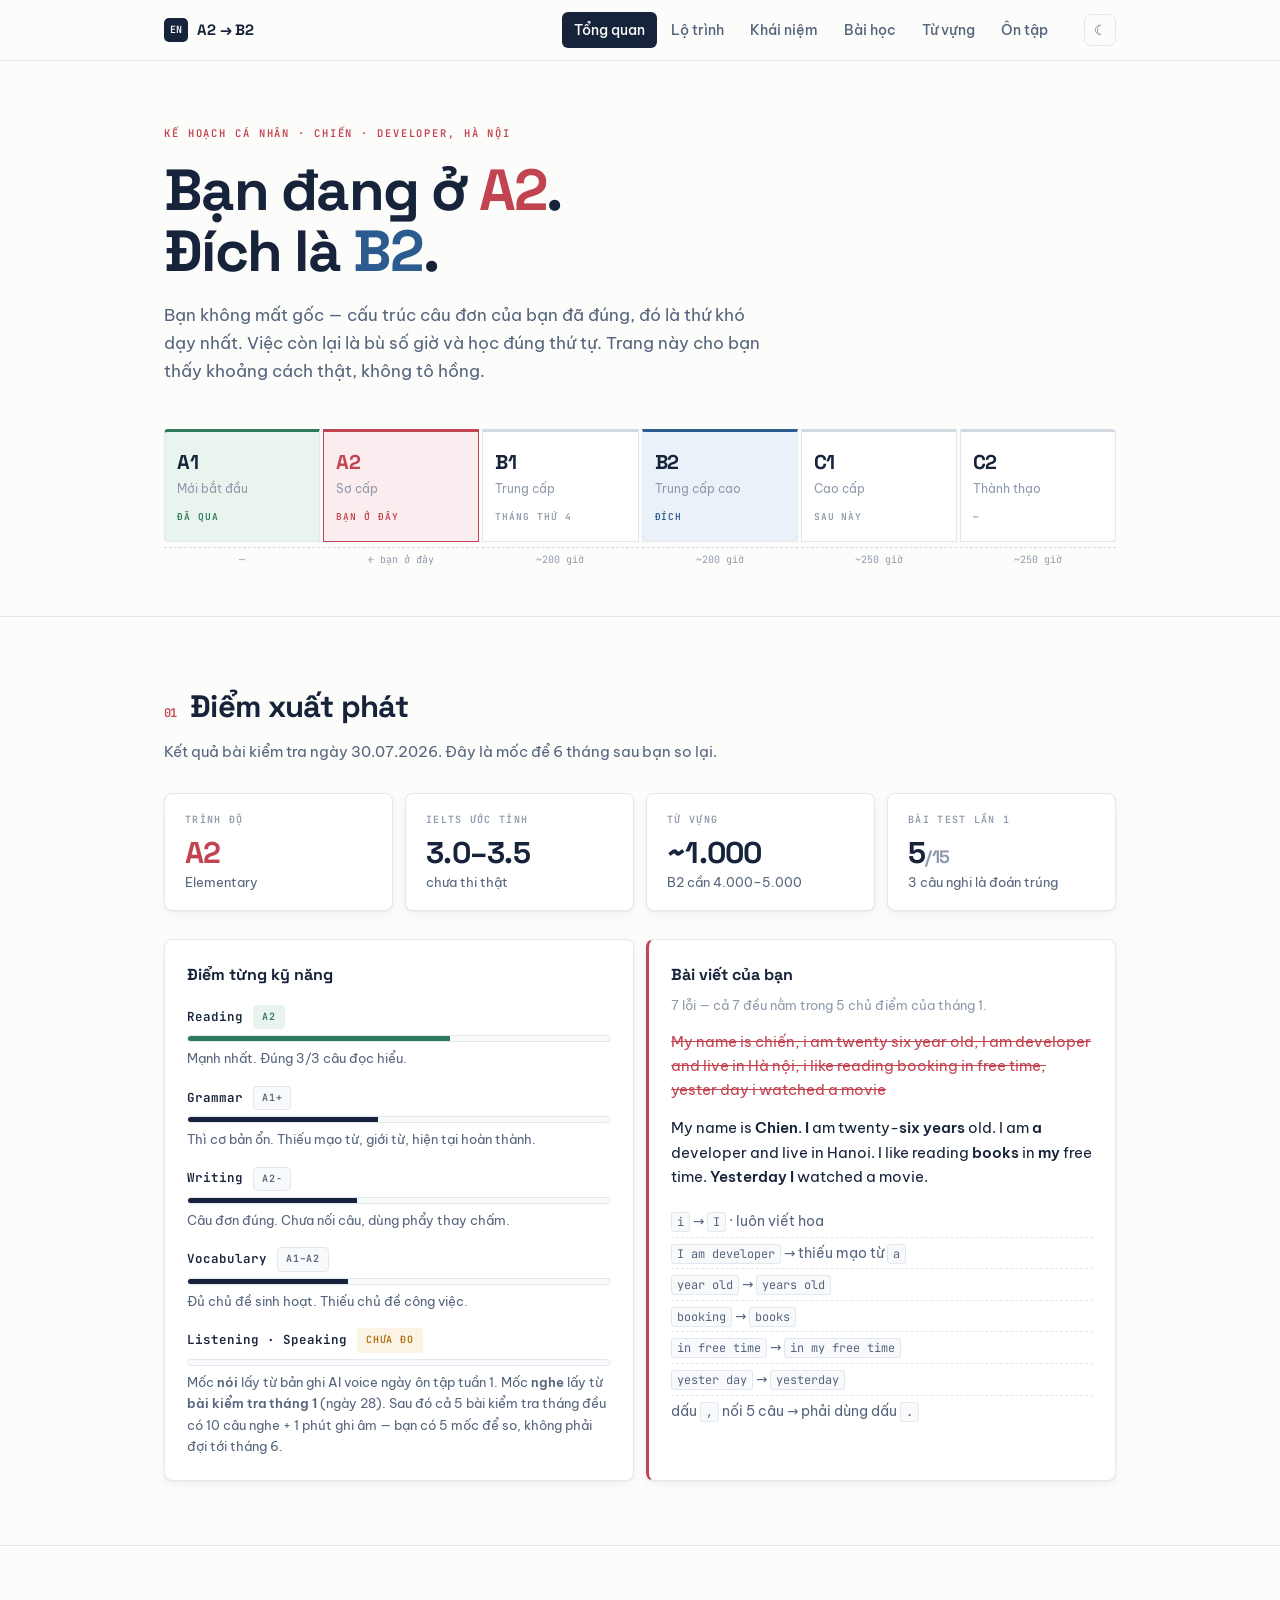
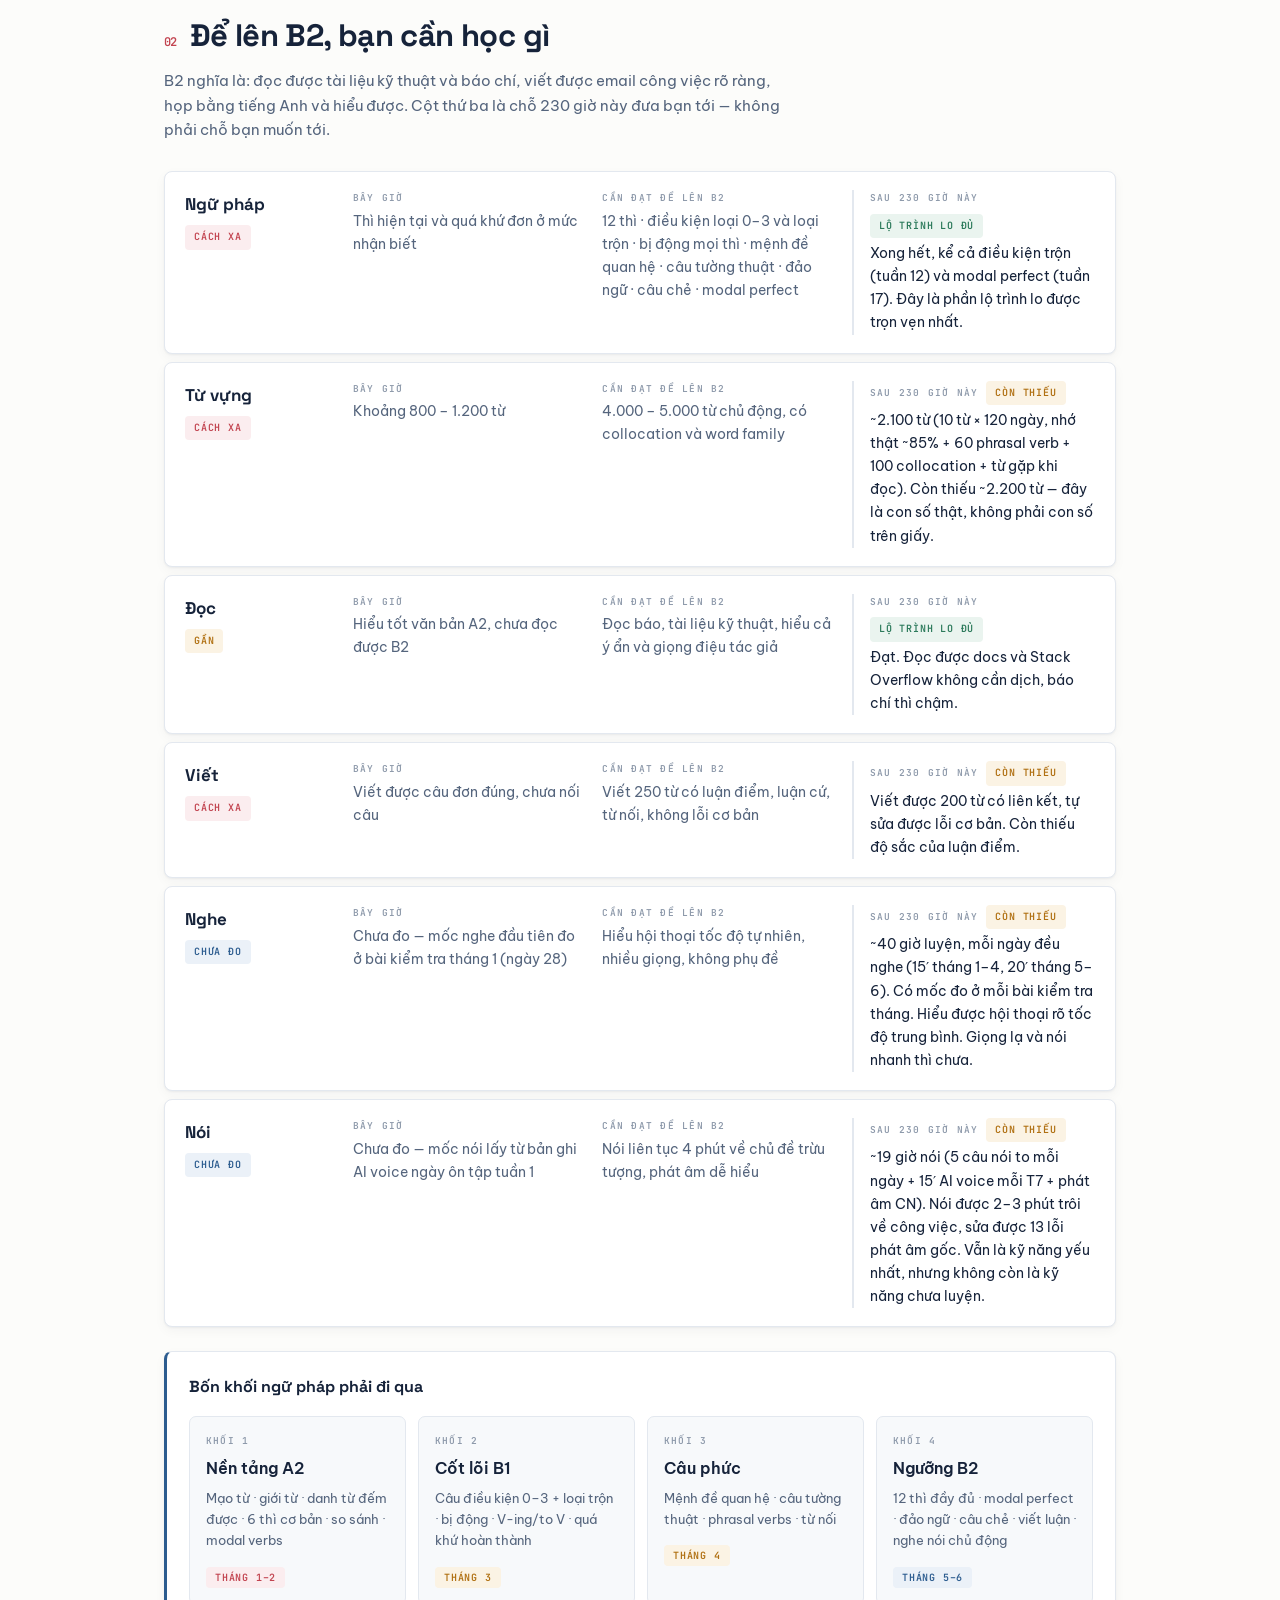
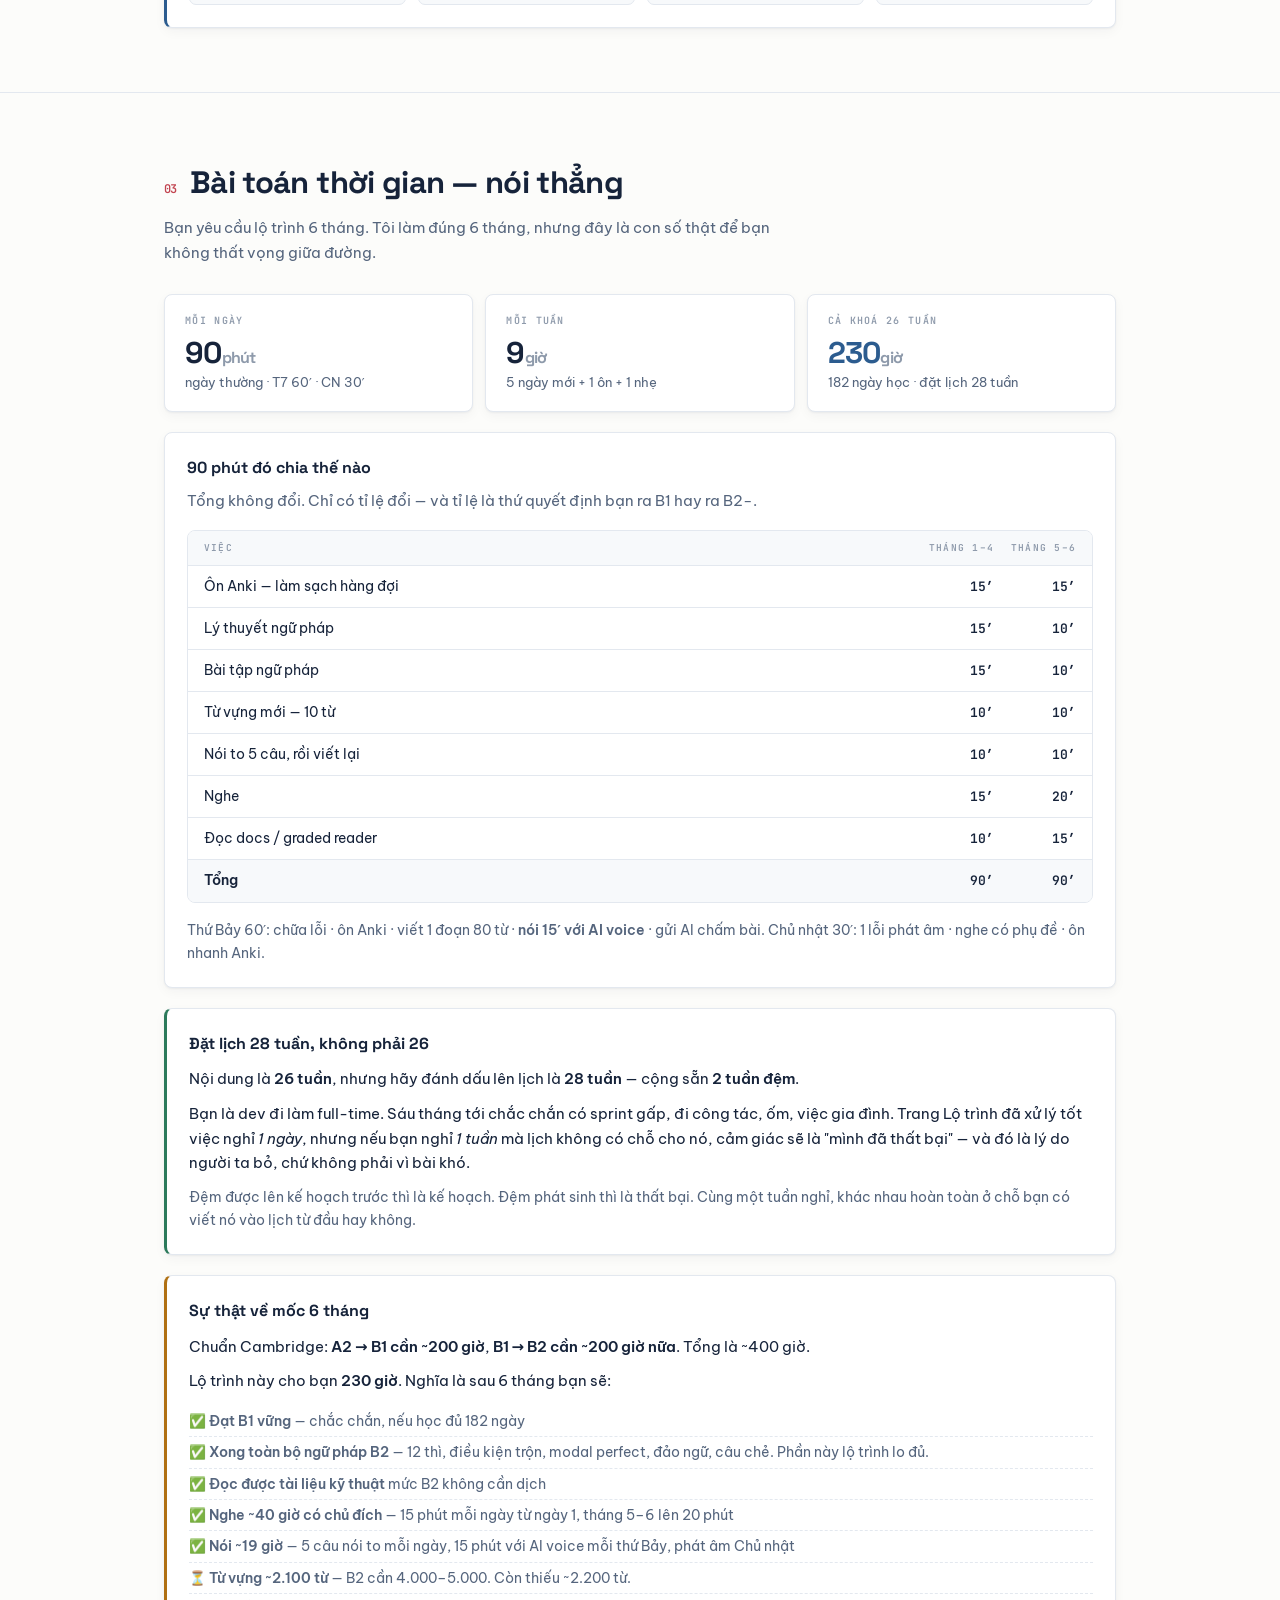
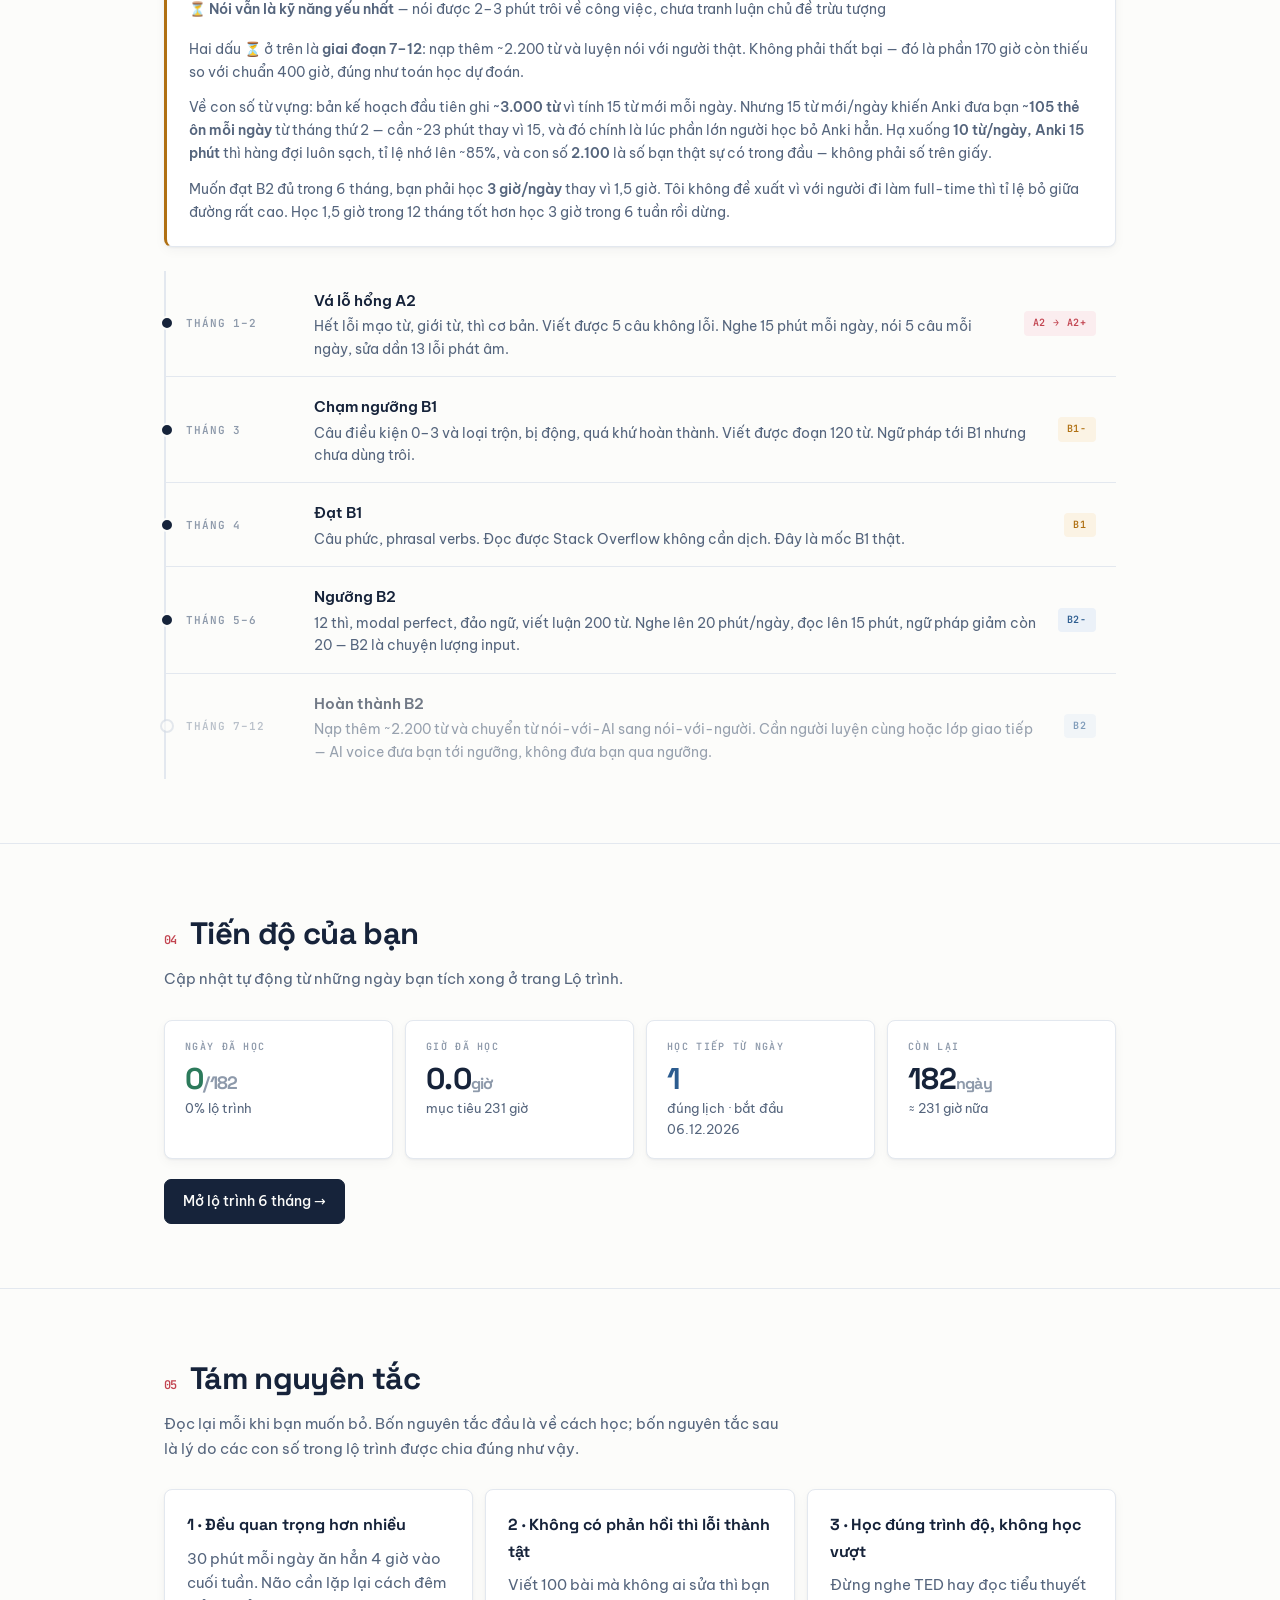
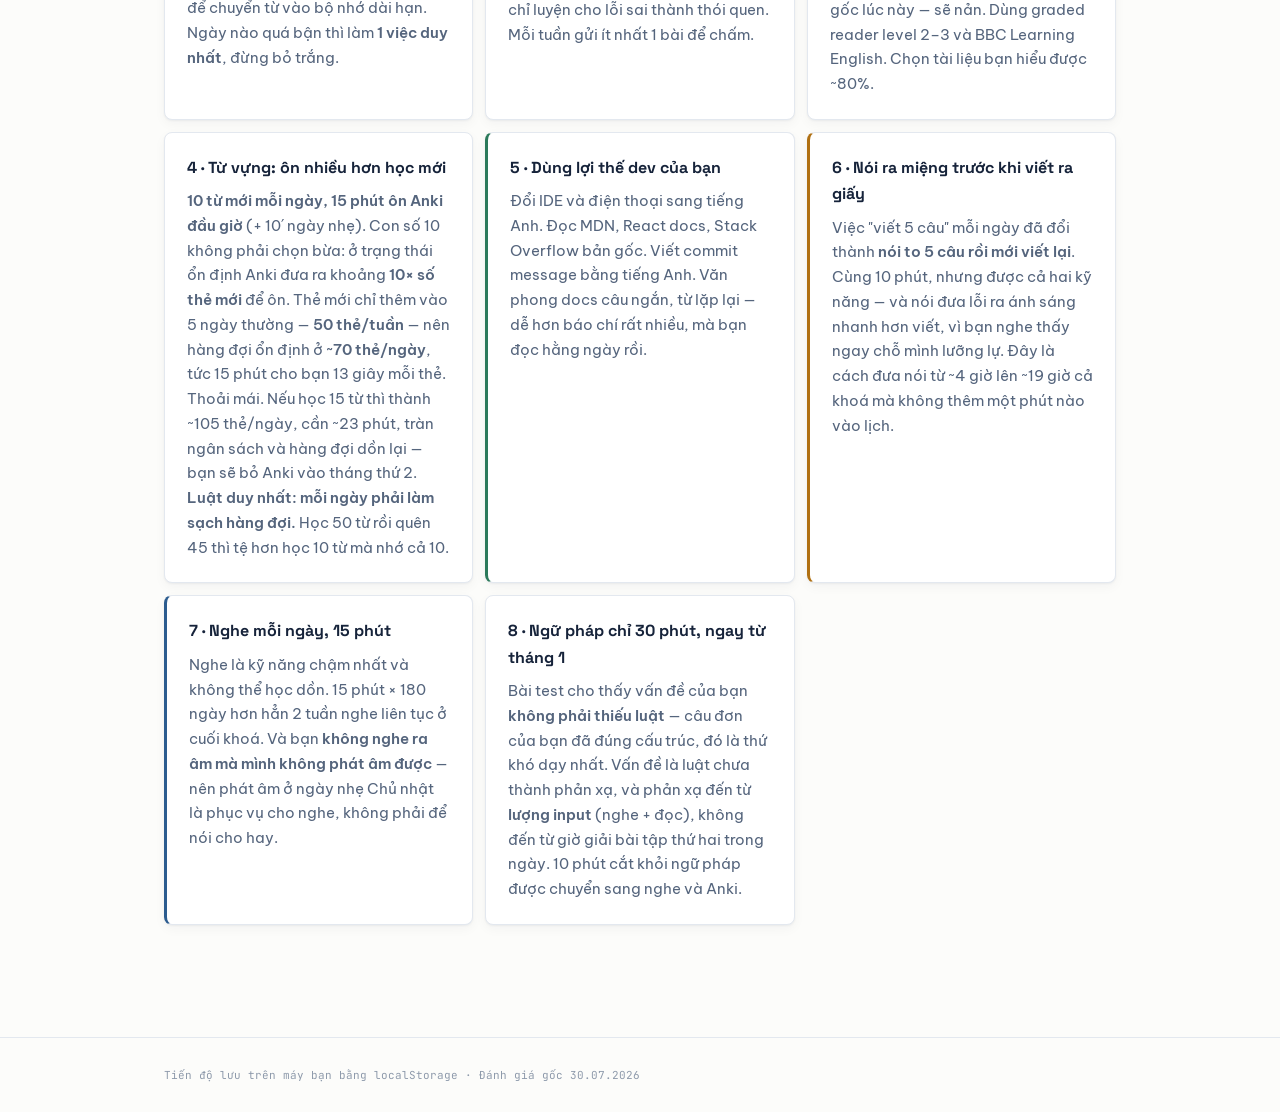
==== index.html @ cdab457b "Lộ trình tiếng Anh A2 → B2 — trang học chạy trên trình duyệt Kế hoạch 6 tháng: 26 tuần, 182 ngày, 23" ====
﻿<!DOCTYPE html>
<html lang="vi">
<head>
<meta charset="UTF-8">
<meta name="viewport" content="width=device-width, initial-scale=1.0">
<title>Tổng quan · Lộ trình tiếng Anh A2 → B2</title>
<link rel="preconnect" href="https://fonts.googleapis.com">
<link rel="preconnect" href="https://fonts.gstatic.com" crossorigin>
<link href="https://fonts.googleapis.com/css2?family=Be+Vietnam+Pro:wght@400;500;600&family=Space+Grotesk:wght@500;700&family=JetBrains+Mono:wght@400;600&display=swap" rel="stylesheet">
<link rel="stylesheet" href="style.css">
</head>
<body>

<nav class="nav"><div class="nav-in">
  <a class="brand" href="index.html"><i>EN</i> A2 → B2</a>
  <ul class="nav-links">
    <li><a href="index.html">Tổng quan</a></li>
    <li><a href="lo-trinh.html">Lộ trình</a></li>
    <li><a href="khai-niem.html">Khái niệm</a></li>
    <li><a href="bai-hoc.html">Bài học</a></li>
    <li><a href="tu-vung.html">Từ vựng</a></li>
    <li><a href="on-tap.html">Ôn tập</a></li>
  </ul>
  <button class="theme-btn" type="button"></button>
</div></nav>

<header class="hero"><div class="wrap">
  <p class="eyebrow">Kế hoạch cá nhân · Chiến · Developer, Hà Nội</p>
  <h1>Bạn đang ở <span style="color:var(--red)">A2</span>.<br>Đích là <span style="color:var(--blue)">B2</span>.</h1>
  <p class="lede">Bạn không mất gốc — cấu trúc câu đơn của bạn đã đúng, đó là thứ khó dạy nhất.
    Việc còn lại là bù số giờ và học đúng thứ tự. Trang này cho bạn thấy khoảng cách thật,
    không tô hồng.</p>

  <div class="ladder">
    <div class="ladder-track">
      <div class="rung past"><div class="rung-lv">A1</div><div class="rung-name">Mới bắt đầu</div><div class="rung-note">Đã qua</div></div>
      <div class="rung now"><div class="rung-lv">A2</div><div class="rung-name">Sơ cấp</div><div class="rung-note">Bạn ở đây</div></div>
      <div class="rung"><div class="rung-lv">B1</div><div class="rung-name">Trung cấp</div><div class="rung-note">Tháng thứ 4</div></div>
      <div class="rung goal"><div class="rung-lv">B2</div><div class="rung-name">Trung cấp cao</div><div class="rung-note">Đích</div></div>
      <div class="rung"><div class="rung-lv">C1</div><div class="rung-name">Cao cấp</div><div class="rung-note">Sau này</div></div>
      <div class="rung"><div class="rung-lv">C2</div><div class="rung-name">Thành thạo</div><div class="rung-note">—</div></div>
    </div>
    <div class="ladder-hours">
      <span>—</span><span>← bạn ở đây</span><span>~200 giờ</span><span>~200 giờ</span><span>~250 giờ</span><span>~250 giờ</span>
    </div>
  </div>
</div></header>

<main>

<!-- ===== 01 ĐIỂM XUẤT PHÁT ===== -->
<section class="block"><div class="wrap">
  <div class="block-head">
    <h2><span class="tag">01</span> Điểm xuất phát</h2>
    <p class="sub">Kết quả bài kiểm tra ngày 30.07.2026. Đây là mốc để 6 tháng sau bạn so lại.</p>
  </div>

  <div class="grid g4" style="margin-bottom:28px">
    <div class="stat"><div class="stat-k">Trình độ</div><div class="stat-v red">A2</div><div class="stat-n">Elementary</div></div>
    <div class="stat"><div class="stat-k">IELTS ước tính</div><div class="stat-v">3.0–3.5</div><div class="stat-n">chưa thi thật</div></div>
    <div class="stat"><div class="stat-k">Từ vựng</div><div class="stat-v">~1.000</div><div class="stat-n">B2 cần 4.000–5.000</div></div>
    <div class="stat"><div class="stat-k">Bài test lần 1</div><div class="stat-v">5<span style="font-size:18px;color:var(--ink-3)">/15</span></div><div class="stat-n">3 câu nghi là đoán trúng</div></div>
  </div>

  <div class="grid g2">
    <div class="card">
      <h4 style="margin-bottom:16px">Điểm từng kỹ năng</h4>
      <div class="skills">
        <div class="sk"><div class="sk-h"><span>Reading</span><span class="pill green">A2</span></div>
          <div class="bar g" style="--pct:62%"><i></i></div>
          <p>Mạnh nhất. Đúng 3/3 câu đọc hiểu.</p></div>
        <div class="sk"><div class="sk-h"><span>Grammar</span><span class="pill">A1+</span></div>
          <div class="bar" style="--pct:45%"><i></i></div>
          <p>Thì cơ bản ổn. Thiếu mạo từ, giới từ, hiện tại hoàn thành.</p></div>
        <div class="sk"><div class="sk-h"><span>Writing</span><span class="pill">A2−</span></div>
          <div class="bar" style="--pct:40%"><i></i></div>
          <p>Câu đơn đúng. Chưa nối câu, dùng phẩy thay chấm.</p></div>
        <div class="sk"><div class="sk-h"><span>Vocabulary</span><span class="pill">A1–A2</span></div>
          <div class="bar" style="--pct:38%"><i></i></div>
          <p>Đủ chủ đề sinh hoạt. Thiếu chủ đề công việc.</p></div>
        <div class="sk"><div class="sk-h"><span>Listening · Speaking</span><span class="pill amber">Chưa đo</span></div>
          <div class="bar" style="--pct:0%"><i></i></div>
          <p>Mốc <b>nói</b> lấy từ bản ghi AI voice ngày ôn tập tuần 1. Mốc <b>nghe</b> lấy từ <b>bài kiểm tra tháng 1</b> (ngày 28). Sau đó cả 5 bài kiểm tra tháng đều có 10 câu nghe + 1 phút ghi âm — bạn có 5 mốc để so, không phải đợi tới tháng 6.</p></div>
      </div>
    </div>

    <div class="card" style="border-left:3px solid var(--red)">
      <h4 style="margin-bottom:6px">Bài viết của bạn</h4>
      <p style="font-size:13px;color:var(--ink-3);margin-bottom:14px">7 lỗi — cả 7 đều nằm trong 5 chủ điểm của tháng 1.</p>
      <p style="color:var(--red);font-size:14.5px"><s>My name is chiến, i am twenty six year old, I am developer and live in Hà nội, i like reading booking in free time, yester day i watched a movie</s></p>
      <p style="margin-top:14px;font-size:15px">My name is <b>Chien</b>. <b>I</b> am twenty-<b>six years</b> old. I am <b>a</b> developer and live in Hanoi. I like reading <b>books</b> in <b>my</b> free time. <b>Yesterday I</b> watched a movie.</p>
      <ul class="mini" style="margin-top:16px">
        <li><code>i</code> → <code>I</code> · luôn viết hoa</li>
        <li><code>I am developer</code> → thiếu mạo từ <code>a</code></li>
        <li><code>year old</code> → <code>years old</code></li>
        <li><code>booking</code> → <code>books</code></li>
        <li><code>in free time</code> → <code>in my free time</code></li>
        <li><code>yester day</code> → <code>yesterday</code></li>
        <li>dấu <code>,</code> nối 5 câu → phải dùng dấu <code>.</code></li>
      </ul>
    </div>
  </div>
</div></section>

<!-- ===== 02 LÊN B2 CẦN GÌ ===== -->
<section class="block"><div class="wrap">
  <div class="block-head">
    <h2><span class="tag">02</span> Để lên B2, bạn cần học gì</h2>
    <p class="sub">B2 nghĩa là: đọc được tài liệu kỹ thuật và báo chí, viết được email công việc rõ ràng,
      họp bằng tiếng Anh và hiểu được. Cột thứ ba là chỗ 230 giờ này đưa bạn tới —
      không phải chỗ bạn muốn tới.</p>
  </div>
  <div class="gaptable" id="gaptable"></div>

  <div class="card" style="margin-top:24px;border-left:3px solid var(--blue)">
    <h4>Bốn khối ngữ pháp phải đi qua</h4>
    <div class="grid g4" style="margin-top:16px">
      <div class="blk"><div class="blk-n">Khối 1</div><b>Nền tảng A2</b>
        <p>Mạo từ · giới từ · danh từ đếm được · 6 thì cơ bản · so sánh · modal verbs</p><span class="pill red">Tháng 1–2</span></div>
      <div class="blk"><div class="blk-n">Khối 2</div><b>Cốt lõi B1</b>
        <p>Câu điều kiện 0–3 + loại trộn · bị động · V-ing/to V · quá khứ hoàn thành</p><span class="pill amber">Tháng 3</span></div>
      <div class="blk"><div class="blk-n">Khối 3</div><b>Câu phức</b>
        <p>Mệnh đề quan hệ · câu tường thuật · phrasal verbs · từ nối</p><span class="pill amber">Tháng 4</span></div>
      <div class="blk"><div class="blk-n">Khối 4</div><b>Ngưỡng B2</b>
        <p>12 thì đầy đủ · modal perfect · đảo ngữ · câu chẻ · viết luận · nghe nói chủ động</p><span class="pill blue">Tháng 5–6</span></div>
    </div>
  </div>
</div></section>

<!-- ===== 03 BÀI TOÁN THỜI GIAN ===== -->
<section class="block"><div class="wrap">
  <div class="block-head">
    <h2><span class="tag">03</span> Bài toán thời gian — nói thẳng</h2>
    <p class="sub">Bạn yêu cầu lộ trình 6 tháng. Tôi làm đúng 6 tháng, nhưng đây là con số thật để bạn không thất vọng giữa đường.</p>
  </div>

  <div class="grid g3">
    <div class="stat"><div class="stat-k">Mỗi ngày</div><div class="stat-v">90<span style="font-size:16px;color:var(--ink-3)">phút</span></div><div class="stat-n">ngày thường · T7 60′ · CN 30′</div></div>
    <div class="stat"><div class="stat-k">Mỗi tuần</div><div class="stat-v">9<span style="font-size:16px;color:var(--ink-3)">giờ</span></div><div class="stat-n">5 ngày mới + 1 ôn + 1 nhẹ</div></div>
    <div class="stat"><div class="stat-k">Cả khoá 26 tuần</div><div class="stat-v blue">230<span style="font-size:16px;color:var(--ink-3)">giờ</span></div><div class="stat-n">182 ngày học · đặt lịch 28 tuần</div></div>
  </div>

  <div class="card" style="margin-top:20px">
    <h4>90 phút đó chia thế nào</h4>
    <p class="sub" style="margin-top:8px;margin-bottom:16px">Tổng không đổi. Chỉ có tỉ lệ đổi — và tỉ lệ là thứ quyết định bạn ra B1 hay ra B2−.</p>
    <div class="alloc">
      <div class="alloc-r alloc-h"><span>Việc</span><b>Tháng 1–4</b><b>Tháng 5–6</b></div>
      <div class="alloc-r"><span>Ôn Anki — làm sạch hàng đợi</span><b>15′</b><b>15′</b></div>
      <div class="alloc-r"><span>Lý thuyết ngữ pháp</span><b>15′</b><b>10′</b></div>
      <div class="alloc-r"><span>Bài tập ngữ pháp</span><b>15′</b><b>10′</b></div>
      <div class="alloc-r"><span>Từ vựng mới — 10 từ</span><b>10′</b><b>10′</b></div>
      <div class="alloc-r"><span>Nói to 5 câu, rồi viết lại</span><b>10′</b><b>10′</b></div>
      <div class="alloc-r"><span>Nghe</span><b>15′</b><b>20′</b></div>
      <div class="alloc-r"><span>Đọc docs / graded reader</span><b>10′</b><b>15′</b></div>
      <div class="alloc-r alloc-t"><span>Tổng</span><b>90′</b><b>90′</b></div>
    </div>
    <p style="margin-top:16px;font-size:14px;color:var(--ink-2)">Thứ Bảy 60′: chữa lỗi · ôn Anki · viết 1 đoạn 80 từ · <b>nói 15′ với AI voice</b> · gửi AI chấm bài.
      Chủ nhật 30′: 1 lỗi phát âm · nghe có phụ đề · ôn nhanh Anki.</p>
  </div>

  <div class="card" style="margin-top:20px;border-left:3px solid var(--green)">
    <h4>Đặt lịch 28 tuần, không phải 26</h4>
    <p style="margin-top:10px;font-size:15px">Nội dung là <b>26 tuần</b>, nhưng hãy đánh dấu lên lịch là <b>28 tuần</b> — cộng sẵn <b>2 tuần đệm</b>.</p>
    <p style="margin-top:10px;font-size:15px">Bạn là dev đi làm full-time. Sáu tháng tới chắc chắn có sprint gấp, đi công tác, ốm, việc gia đình. Trang Lộ trình đã xử lý tốt việc nghỉ <em>1 ngày</em>, nhưng nếu bạn nghỉ <em>1 tuần</em> mà lịch không có chỗ cho nó, cảm giác sẽ là "mình đã thất bại" — và đó là lý do người ta bỏ, chứ không phải vì bài khó.</p>
    <p style="margin-top:10px;font-size:14px;color:var(--ink-2)">Đệm được lên kế hoạch trước thì là kế hoạch. Đệm phát sinh thì là thất bại. Cùng một tuần nghỉ, khác nhau hoàn toàn ở chỗ bạn có viết nó vào lịch từ đầu hay không.</p>
  </div>

  <div class="card" style="margin-top:20px;border-left:3px solid var(--amber)">
    <h4>Sự thật về mốc 6 tháng</h4>
    <p style="margin-top:10px;font-size:15px">Chuẩn Cambridge: <b>A2 → B1 cần ~200 giờ</b>, <b>B1 → B2 cần ~200 giờ nữa</b>. Tổng là ~400 giờ.</p>
    <p style="margin-top:10px;font-size:15px">Lộ trình này cho bạn <b>230 giờ</b>. Nghĩa là sau 6 tháng bạn sẽ:</p>
    <ul class="mini" style="margin-top:12px">
      <li>✅ <b>Đạt B1 vững</b> — chắc chắn, nếu học đủ 182 ngày</li>
      <li>✅ <b>Xong toàn bộ ngữ pháp B2</b> — 12 thì, điều kiện trộn, modal perfect, đảo ngữ, câu chẻ. Phần này lộ trình lo đủ.</li>
      <li>✅ <b>Đọc được tài liệu kỹ thuật</b> mức B2 không cần dịch</li>
      <li>✅ <b>Nghe ~40 giờ có chủ đích</b> — 15 phút mỗi ngày từ ngày 1, tháng 5–6 lên 20 phút</li>
      <li>✅ <b>Nói ~19 giờ</b> — 5 câu nói to mỗi ngày, 15 phút với AI voice mỗi thứ Bảy, phát âm Chủ nhật</li>
      <li>⏳ <b>Từ vựng ~2.100 từ</b> — B2 cần 4.000–5.000. Còn thiếu ~2.200 từ.</li>
      <li>⏳ <b>Nói vẫn là kỹ năng yếu nhất</b> — nói được 2–3 phút trôi về công việc, chưa tranh luận chủ đề trừu tượng</li>
    </ul>
    <p style="margin-top:14px;font-size:14px;color:var(--ink-2)">Hai dấu ⏳ ở trên là <b>giai đoạn 7–12</b>: nạp thêm ~2.200 từ và luyện nói với người thật. Không phải thất bại — đó là phần 170 giờ còn thiếu so với chuẩn 400 giờ, đúng như toán học dự đoán.</p>
    <p style="margin-top:12px;font-size:14px;color:var(--ink-2)">Về con số từ vựng: bản kế hoạch đầu tiên ghi <b>~3.000 từ</b> vì tính 15 từ mới mỗi ngày. Nhưng 15 từ mới/ngày khiến Anki đưa bạn <b>~105 thẻ ôn mỗi ngày</b> từ tháng thứ 2 — cần ~23 phút thay vì 15, và đó chính là lúc phần lớn người học bỏ Anki hẳn. Hạ xuống <b>10 từ/ngày, Anki 15 phút</b> thì hàng đợi luôn sạch, tỉ lệ nhớ lên ~85%, và con số <b>2.100</b> là số bạn thật sự có trong đầu — không phải số trên giấy.</p>
    <p style="margin-top:12px;font-size:14px;color:var(--ink-2)">Muốn đạt B2 đủ trong 6 tháng, bạn phải học <b>3 giờ/ngày</b> thay vì 1,5 giờ. Tôi không đề xuất vì với người đi làm full-time thì tỉ lệ bỏ giữa đường rất cao. Học 1,5 giờ trong 12 tháng tốt hơn học 3 giờ trong 6 tuần rồi dừng.</p>
  </div>

  <div class="timeline">
    <div class="tl"><span class="tl-m">Tháng 1–2</span><div class="tl-b"><b>Vá lỗ hổng A2</b><p>Hết lỗi mạo từ, giới từ, thì cơ bản. Viết được 5 câu không lỗi. Nghe 15 phút mỗi ngày, nói 5 câu mỗi ngày, sửa dần 13 lỗi phát âm.</p></div><span class="pill red">A2 → A2+</span></div>
    <div class="tl"><span class="tl-m">Tháng 3</span><div class="tl-b"><b>Chạm ngưỡng B1</b><p>Câu điều kiện 0–3 và loại trộn, bị động, quá khứ hoàn thành. Viết được đoạn 120 từ. Ngữ pháp tới B1 nhưng chưa dùng trôi.</p></div><span class="pill amber">B1−</span></div>
    <div class="tl"><span class="tl-m">Tháng 4</span><div class="tl-b"><b>Đạt B1</b><p>Câu phức, phrasal verbs. Đọc được Stack Overflow không cần dịch. Đây là mốc B1 thật.</p></div><span class="pill amber">B1</span></div>
    <div class="tl"><span class="tl-m">Tháng 5–6</span><div class="tl-b"><b>Ngưỡng B2</b><p>12 thì, modal perfect, đảo ngữ, viết luận 200 từ. Nghe lên 20 phút/ngày, đọc lên 15 phút, ngữ pháp giảm còn 20 — B2 là chuyện lượng input.</p></div><span class="pill blue">B2−</span></div>
    <div class="tl next"><span class="tl-m">Tháng 7–12</span><div class="tl-b"><b>Hoàn thành B2</b><p>Nạp thêm ~2.200 từ và chuyển từ nói-với-AI sang nói-với-người. Cần người luyện cùng hoặc lớp giao tiếp — AI voice đưa bạn tới ngưỡng, không đưa bạn qua ngưỡng.</p></div><span class="pill blue">B2</span></div>
  </div>
</div></section>

<!-- ===== 04 TIẾN ĐỘ ===== -->
<section class="block"><div class="wrap">
  <div class="block-head">
    <h2><span class="tag">04</span> Tiến độ của bạn</h2>
    <p class="sub">Cập nhật tự động từ những ngày bạn tích xong ở trang Lộ trình.</p>
  </div>
  <div class="grid g4" id="prog"></div>
  <p style="margin-top:20px"><a href="lo-trinh.html" class="btn">Mở lộ trình 6 tháng →</a></p>
</div></section>

<!-- ===== 05 NGUYÊN TẮC ===== -->
<section class="block"><div class="wrap">
  <div class="block-head">
    <h2><span class="tag">05</span> Tám nguyên tắc</h2>
    <p class="sub">Đọc lại mỗi khi bạn muốn bỏ. Bốn nguyên tắc đầu là về cách học; bốn nguyên tắc sau là lý do các con số trong lộ trình được chia đúng như vậy.</p>
  </div>
  <div class="grid g2">
    <div class="card"><h4>1 · Đều quan trọng hơn nhiều</h4><p class="sub" style="margin-top:8px">30 phút mỗi ngày ăn hẳn 4 giờ vào cuối tuần. Não cần lặp lại cách đêm để chuyển từ vào bộ nhớ dài hạn. Ngày nào quá bận thì làm <b>1 việc duy nhất</b>, đừng bỏ trắng.</p></div>
    <div class="card"><h4>2 · Không có phản hồi thì lỗi thành tật</h4><p class="sub" style="margin-top:8px">Viết 100 bài mà không ai sửa thì bạn chỉ luyện cho lỗi sai thành thói quen. Mỗi tuần gửi ít nhất 1 bài để chấm.</p></div>
    <div class="card"><h4>3 · Học đúng trình độ, không học vượt</h4><p class="sub" style="margin-top:8px">Đừng nghe TED hay đọc tiểu thuyết gốc lúc này — sẽ nản. Dùng graded reader level 2–3 và BBC Learning English. Chọn tài liệu bạn hiểu được ~80%.</p></div>
    <div class="card"><h4>4 · Từ vựng: ôn nhiều hơn học mới</h4><p class="sub" style="margin-top:8px"><b>10 từ mới mỗi ngày, 15 phút ôn Anki đầu giờ</b> (+ 10′ ngày nhẹ). Con số 10 không phải chọn bừa: ở trạng thái ổn định Anki đưa ra khoảng <b>10× số thẻ mới</b> để ôn. Thẻ mới chỉ thêm vào 5 ngày thường — <b>50 thẻ/tuần</b> — nên hàng đợi ổn định ở <b>~70 thẻ/ngày</b>, tức 15 phút cho bạn 13 giây mỗi thẻ. Thoải mái. Nếu học 15 từ thì thành ~105 thẻ/ngày, cần ~23 phút, tràn ngân sách và hàng đợi dồn lại — bạn sẽ bỏ Anki vào tháng thứ 2. <b>Luật duy nhất: mỗi ngày phải làm sạch hàng đợi.</b> Học 50 từ rồi quên 45 thì tệ hơn học 10 từ mà nhớ cả 10.</p></div>
    <div class="card" style="border-left:3px solid var(--green)"><h4>5 · Dùng lợi thế dev của bạn</h4><p class="sub" style="margin-top:8px">Đổi IDE và điện thoại sang tiếng Anh. Đọc MDN, React docs, Stack Overflow bản gốc. Viết commit message bằng tiếng Anh. Văn phong docs câu ngắn, từ lặp lại — dễ hơn báo chí rất nhiều, mà bạn đọc hằng ngày rồi.</p></div>
    <div class="card" style="border-left:3px solid var(--amber)"><h4>6 · Nói ra miệng trước khi viết ra giấy</h4><p class="sub" style="margin-top:8px">Việc "viết 5 câu" mỗi ngày đã đổi thành <b>nói to 5 câu rồi mới viết lại</b>. Cùng 10 phút, nhưng được cả hai kỹ năng — và nói đưa lỗi ra ánh sáng nhanh hơn viết, vì bạn nghe thấy ngay chỗ mình lưỡng lự. Đây là cách đưa nói từ ~4 giờ lên ~19 giờ cả khoá mà không thêm một phút nào vào lịch.</p></div>
    <div class="card" style="border-left:3px solid var(--blue)"><h4>7 · Nghe mỗi ngày, 15 phút</h4><p class="sub" style="margin-top:8px">Nghe là kỹ năng chậm nhất và không thể học dồn. 15 phút × 180 ngày hơn hẳn 2 tuần nghe liên tục ở cuối khoá. Và bạn <b>không nghe ra âm mà mình không phát âm được</b> — nên phát âm ở ngày nhẹ Chủ nhật là phục vụ cho nghe, không phải để nói cho hay.</p></div>
    <div class="card"><h4>8 · Ngữ pháp chỉ 30 phút, ngay từ tháng 1</h4><p class="sub" style="margin-top:8px">Bài test cho thấy vấn đề của bạn <b>không phải thiếu luật</b> — câu đơn của bạn đã đúng cấu trúc, đó là thứ khó dạy nhất. Vấn đề là luật chưa thành phản xạ, và phản xạ đến từ <b>lượng input</b> (nghe + đọc), không đến từ giờ giải bài tập thứ hai trong ngày. 10 phút cắt khỏi ngữ pháp được chuyển sang nghe và Anki.</p></div>
  </div>
</div></section>

</main>

<footer class="foot"><div class="wrap"><p>Tiến độ lưu trên máy bạn bằng localStorage · Đánh giá gốc 30.07.2026</p></div></footer>

<script src="data.js"></script>
<script src="app.js"></script>
<script>
/* Bảng khoảng cách lên B2 */
const gapLabel   = { high:['Cách xa','red'], mid:['Gần','amber'], unknown:['Chưa đo','blue'] };
const reachLabel = { full:['Lộ trình lo đủ','green'], part:['Còn thiếu','amber'] };
document.getElementById('gaptable').innerHTML = B2_MAP.map(r => {
  const [txt, cls]  = gapLabel[r.gap];
  const [rtxt, rcls] = reachLabel[r.reach];
  return `<div class="gap">
    <div class="gap-a">${r.area}<span class="pill ${cls}">${txt}</span></div>
    <div class="gap-c"><span class="gap-k">Bây giờ</span><p>${r.now}</p></div>
    <div class="gap-c"><span class="gap-k">Cần đạt để lên B2</span><p>${r.need}</p></div>
    <div class="gap-c after"><span class="gap-k">Sau 230 giờ này ${
      `<span class="pill ${rcls}">${rtxt}</span>`}</span><p>${r.plan}</p></div>
  </div>`;
}).join('');

/* Tiến độ */
const d = countDone(), h = hoursDone(), pct = Math.round(d / 182 * 100);
document.getElementById('prog').innerHTML = `
  <div class="stat"><div class="stat-k">Ngày đã học</div><div class="stat-v green">${d}<span style="font-size:18px;color:var(--ink-3)">/182</span></div><div class="stat-n">${pct}% lộ trình</div></div>
  <div class="stat"><div class="stat-k">Giờ đã học</div><div class="stat-v">${h.toFixed(1)}<span style="font-size:16px;color:var(--ink-3)">giờ</span></div><div class="stat-n">mục tiêu ${hoursTotal().toFixed(0)} giờ</div></div>
  <div class="stat"><div class="stat-k">Học tiếp từ ngày</div><div class="stat-v blue">${currentDayNo()}</div><div class="stat-n">${
    daysBehind() ? `chậm ${daysBehind()} ngày so với lịch` : `đúng lịch · bắt đầu ${startDate().split('-').reverse().join('.')}`}</div></div>
  <div class="stat"><div class="stat-k">Còn lại</div><div class="stat-v">${182 - d}<span style="font-size:16px;color:var(--ink-3)">ngày</span></div><div class="stat-n">≈ ${((hoursTotal()-h)).toFixed(0)} giờ nữa</div></div>`;
</script>
</body>
</html>
---- style.css ----
/* =========================================================
   Lộ trình tiếng Anh A2 → B2
   Hướng thiết kế: sổ tay học tập. Mực xanh đen, lề đỏ,
   giấy kẻ. Chữ số và nhãn dùng mono như bảng dữ liệu.
   ========================================================= */

:root{
  --paper:#FCFCFA;  --surface:#FFFFFF;  --surface-2:#F7F9FB;
  --line:#E3E8EF;   --line-2:#D3DAE4;
  --ink:#16233A;    --ink-2:#55657D;    --ink-3:#8E9AAB;
  --red:#C24450;    --red-bg:#FBEDEF;
  --green:#2C7A5B;  --green-bg:#EAF4EF;
  --amber:#B07012;  --amber-bg:#FBF3E4;
  --blue:#2C5C8F;   --blue-bg:#EBF1F8;
  --shadow:0 1px 2px rgba(22,35,58,.05), 0 4px 12px rgba(22,35,58,.04);

  --sans:'Be Vietnam Pro',system-ui,-apple-system,sans-serif;
  --disp:'Space Grotesk','Be Vietnam Pro',sans-serif;
  --mono:'JetBrains Mono',ui-monospace,'Courier New',monospace;
  --w:1000px;
}

[data-theme="dark"]{
  --paper:#121821;  --surface:#1A212C;  --surface-2:#202834;
  --line:#2B3441;   --line-2:#3A4553;
  --ink:#E5EBF3;    --ink-2:#9FADBF;    --ink-3:#6D7B8E;
  --red:#E8747F;    --red-bg:#2D1E22;
  --green:#5DBA8E;  --green-bg:#16261F;
  --amber:#DFA54B;  --amber-bg:#2A2114;
  --blue:#77A9DE;   --blue-bg:#182533;
  --shadow:0 1px 2px rgba(0,0,0,.3), 0 4px 14px rgba(0,0,0,.2);
}

*{box-sizing:border-box;margin:0;padding:0}
html{scroll-behavior:smooth}

body{
  font-family:var(--sans); font-size:16px; line-height:1.65;
  color:var(--ink); background:var(--paper);
  -webkit-font-smoothing:antialiased;
}
.wrap{max-width:var(--w);margin:0 auto;padding:0 24px}
code{font-family:var(--mono);font-size:.88em;background:var(--surface-2);
  padding:1px 5px;border-radius:3px;border:1px solid var(--line)}
b,strong{font-weight:600}
a{color:var(--blue)}
:focus-visible{outline:2px solid var(--blue);outline-offset:2px}

/* ================= NAV ================= */
.nav{
  position:sticky; top:0; z-index:50;
  background:var(--paper);
  background:color-mix(in srgb, var(--paper) 88%, transparent);
  backdrop-filter:blur(12px);
  border-bottom:1px solid var(--line);
}
.nav-in{
  max-width:var(--w); margin:0 auto; padding:0 24px;
  display:flex; align-items:center; gap:24px; height:60px;
}
.brand{
  font-family:var(--disp); font-weight:700; font-size:15px;
  letter-spacing:-.01em; text-decoration:none; color:var(--ink);
  display:flex; align-items:center; gap:9px; white-space:nowrap;
}
.brand i{
  width:24px;height:24px;background:var(--ink);color:var(--paper);
  border-radius:5px; font-family:var(--mono); font-size:10px;
  font-weight:600; font-style:normal;
  display:grid;place-items:center;
}
.nav-links{display:flex;gap:2px;margin-left:auto;list-style:none}
.nav-links a{
  font-size:13.5px; font-weight:500; text-decoration:none;
  color:var(--ink-2); padding:7px 12px; border-radius:6px;
  white-space:nowrap; display:block;
}
.nav-links a:hover{background:var(--surface-2);color:var(--ink)}
.nav-links a.here{background:var(--ink);color:var(--paper)}
.theme-btn{
  background:none;border:1px solid var(--line);color:var(--ink-2);
  width:32px;height:32px;border-radius:7px;cursor:pointer;
  font-size:14px;display:grid;place-items:center;flex:0 0 auto;
}
.theme-btn:hover{border-color:var(--ink-3);color:var(--ink)}

/* ================= HERO ================= */
.hero{padding:64px 0 48px;border-bottom:1px solid var(--line)}
.eyebrow{
  font-family:var(--mono);font-size:10.5px;font-weight:600;
  letter-spacing:.18em;text-transform:uppercase;color:var(--red);
  margin-bottom:18px;
}
h1{
  font-family:var(--disp);font-weight:700;
  font-size:clamp(34px,6vw,58px);line-height:1.04;letter-spacing:-.03em;
}
.lede{max-width:56ch;margin-top:20px;font-size:17px;color:var(--ink-2)}

/* --- thang trình độ (signature) --- */
.ladder{margin-top:44px}
.ladder-track{display:flex;gap:3px}
.rung{
  flex:1;min-width:0;padding:14px 12px 16px;
  background:var(--surface);border:1px solid var(--line);
  border-top:3px solid var(--line-2);
}
.rung:first-child{border-radius:4px 0 0 4px}
.rung:last-child{border-radius:0 4px 4px 0}
.rung-lv{font-family:var(--disp);font-size:20px;font-weight:700;letter-spacing:-.02em}
.rung-name{font-size:11.5px;color:var(--ink-3);margin-top:1px}
.rung-note{
  font-family:var(--mono);font-size:9.5px;font-weight:600;letter-spacing:.1em;
  text-transform:uppercase;margin-top:10px;color:var(--ink-3);
}
.rung.past{border-top-color:var(--green);background:var(--green-bg)}
.rung.past .rung-note{color:var(--green)}
.rung.now{border-top-color:var(--red);background:var(--red-bg);border-color:var(--red)}
.rung.now .rung-lv{color:var(--red)}
.rung.now .rung-note{color:var(--red)}
.rung.goal{border-top-color:var(--blue);background:var(--blue-bg)}
.rung.goal .rung-note{color:var(--blue)}
.ladder-hours{display:flex;gap:3px;margin-top:5px}
.ladder-hours span{
  flex:1;font-family:var(--mono);font-size:10px;color:var(--ink-3);
  text-align:center;padding-top:4px;border-top:1px dashed var(--line-2);
}

/* ================= KHỐI ================= */
.block{padding:64px 0}
.block + .block{border-top:1px solid var(--line)}
.block-head{margin-bottom:28px}
h2{
  font-family:var(--disp);font-weight:700;
  font-size:clamp(23px,3.4vw,31px);letter-spacing:-.02em;
  display:flex;align-items:baseline;gap:13px;
}
.tag{font-family:var(--mono);font-size:12px;font-weight:600;color:var(--red)}
.sub{color:var(--ink-2);font-size:15px;margin-top:8px;max-width:62ch}
h3{font-family:var(--disp);font-size:19px;font-weight:700;letter-spacing:-.01em}
h4{font-family:var(--disp);font-size:16px;font-weight:700}

/* ================= CARD / GRID ================= */
.card{
  background:var(--surface);border:1px solid var(--line);
  border-radius:8px;padding:22px;box-shadow:var(--shadow);
}
.grid{display:grid;gap:12px}
.g2{grid-template-columns:repeat(auto-fit,minmax(280px,1fr))}
.g3{grid-template-columns:repeat(auto-fit,minmax(215px,1fr))}
.g4{grid-template-columns:repeat(auto-fit,minmax(160px,1fr))}

.stat{background:var(--surface);border:1px solid var(--line);
  border-radius:8px;padding:18px 20px;box-shadow:var(--shadow)}
.stat-k{font-family:var(--mono);font-size:10px;font-weight:600;
  letter-spacing:.13em;text-transform:uppercase;color:var(--ink-3)}
.stat-v{font-family:var(--disp);font-size:30px;font-weight:700;
  letter-spacing:-.025em;line-height:1.1;margin-top:7px}
.stat-n{font-size:12.5px;color:var(--ink-2);margin-top:3px}
.stat-v.red{color:var(--red)} .stat-v.green{color:var(--green)}
.stat-v.blue{color:var(--blue)} .stat-v.amber{color:var(--amber)}

/* ================= PILL / BADGE ================= */
.pill{
  font-family:var(--mono);font-size:10px;font-weight:600;
  letter-spacing:.08em;text-transform:uppercase;
  padding:3px 8px;border-radius:4px;white-space:nowrap;
  background:var(--surface-2);color:var(--ink-2);border:1px solid var(--line);
}
.pill.red{background:var(--red-bg);color:var(--red);border-color:transparent}
.pill.green{background:var(--green-bg);color:var(--green);border-color:transparent}
.pill.amber{background:var(--amber-bg);color:var(--amber);border-color:transparent}
.pill.blue{background:var(--blue-bg);color:var(--blue);border-color:transparent}

/* ================= CHECKBOX ================= */
.check{display:inline-flex;cursor:pointer;flex:0 0 auto}
.check input{position:absolute;opacity:0;width:0;height:0}
.check span{
  width:19px;height:19px;border:1.5px solid var(--ink-3);border-radius:4px;
  display:block;position:relative;transition:background .15s,border-color .15s;
}
.check input:checked + span{background:var(--green);border-color:var(--green)}
.check input:checked + span::after{
  content:"";position:absolute;left:6px;top:2.5px;width:4.5px;height:9px;
  border:solid #fff;border-width:0 2px 2px 0;transform:rotate(45deg);
}
.check input:focus-visible + span{outline:2px solid var(--blue);outline-offset:2px}

/* ================= BAR ================= */
.bar{height:7px;background:var(--surface-2);border:1px solid var(--line);
  border-radius:4px;overflow:hidden}
.bar i{display:block;height:100%;background:var(--ink);width:var(--pct,0)}
.bar.g i{background:var(--green)}
.bar.r i{background:var(--red)}

/* ================= ĐÚNG / SAI ================= */
.ex{background:var(--surface-2);border:1px solid var(--line);
  border-radius:6px;padding:15px 17px;margin-top:16px}
.ex p{font-size:14.5px;padding-left:23px;position:relative}
.ex p + p{margin-top:6px}
.ex .no{color:var(--red)}
.ex .no::before{content:"✗";position:absolute;left:0;font-weight:700}
.ex .ok::before{content:"✓";position:absolute;left:0;color:var(--green);font-weight:700}
.ex .ok + .no{margin-top:13px}
.hint{color:var(--ink-3);font-size:12.5px}

/* ================= FOOTER ================= */
.foot{border-top:1px solid var(--line);padding:28px 0;margin-top:48px}
.foot p{font-family:var(--mono);font-size:11px;color:var(--ink-3)}

/* ================= NÚT ================= */
.btn{
  display:inline-block;font-family:var(--sans);font-size:14px;font-weight:500;
  padding:10px 18px;border-radius:7px;text-decoration:none;cursor:pointer;
  background:var(--ink);color:var(--paper);border:1px solid var(--ink);
}
.btn:hover{opacity:.88}
.btn.ghost{background:none;color:var(--ink-2);border-color:var(--line)}
.btn.ghost:hover{border-color:var(--ink-3);color:var(--ink);opacity:1}
.btn.sm{font-size:12.5px;padding:7px 13px}

/* ================= DANH SÁCH NHỎ ================= */
.mini{list-style:none}
.mini li{font-size:13.5px;color:var(--ink-2);padding:4px 0;border-bottom:1px dashed var(--line)}
.mini li:last-child{border-bottom:0}

/* ================= THANH KỸ NĂNG ================= */
.skills{display:grid;gap:16px}
.sk-h{display:flex;align-items:center;gap:10px;margin-bottom:6px}
.sk-h span:first-child{font-family:var(--mono);font-size:12.5px;font-weight:600}
.sk p{font-size:13px;color:var(--ink-2);margin-top:6px}

/* ================= BẢNG KHOẢNG CÁCH ================= */
.gaptable{display:grid;gap:8px}
.gap{
  display:grid;grid-template-columns:150px 1fr 1fr 1.05fr;gap:18px;
  background:var(--surface);border:1px solid var(--line);
  border-radius:8px;padding:18px 20px;box-shadow:var(--shadow);
}
.gap-a{font-family:var(--disp);font-size:17px;font-weight:700;
  display:flex;flex-direction:column;align-items:flex-start;gap:7px}
.gap-k{font-family:var(--mono);font-size:9.5px;font-weight:600;
  letter-spacing:.13em;text-transform:uppercase;color:var(--ink-3);
  display:flex;align-items:center;gap:8px;flex-wrap:wrap}
.gap-c p{font-size:14px;margin-top:4px;color:var(--ink-2)}
/* Cột 3 — chỗ lộ trình thực sự đưa bạn tới. Nhấn mạnh hơn 2 cột kia. */
.gap-c.after{border-left:2px solid var(--line);padding-left:16px}
.gap-c.after p{color:var(--ink)}

/* ================= BẢNG PHÂN BỔ 90 PHÚT ================= */
.alloc{border:1px solid var(--line);border-radius:8px;overflow:hidden}
.alloc-r{display:grid;grid-template-columns:1fr 82px 82px;align-items:center;
  padding:9px 16px;font-size:14px;border-bottom:1px solid var(--line)}
.alloc-r:last-child{border-bottom:0}
.alloc-r b{font-family:var(--mono);font-size:13px;text-align:right}
.alloc-h{background:var(--surface-2);color:var(--ink-3)}
.alloc-h span,.alloc-h b{font-family:var(--mono);font-size:9.5px;font-weight:600;
  letter-spacing:.13em;text-transform:uppercase}
.alloc-t{background:var(--surface-2);font-weight:600}
@media (max-width:560px){
  .alloc-r{grid-template-columns:1fr 58px 58px;padding:9px 12px;font-size:13px}
  .alloc-r b{font-size:12px}
}

/* ================= KHỐI NGỮ PHÁP ================= */
.blk{padding:16px;background:var(--surface-2);border:1px solid var(--line);border-radius:7px}
.blk-n{font-family:var(--mono);font-size:9.5px;font-weight:600;
  letter-spacing:.13em;text-transform:uppercase;color:var(--ink-3);margin-bottom:6px}
.blk p{font-size:13px;color:var(--ink-2);margin:6px 0 10px}

/* ================= TRỤC THỜI GIAN ================= */
.timeline{margin-top:24px;border-left:2px solid var(--line);padding-left:0}
.tl{display:grid;grid-template-columns:110px 1fr auto;gap:18px;align-items:center;
  padding:16px 20px;border-bottom:1px solid var(--line);position:relative}
.tl::before{content:"";position:absolute;left:-6px;top:50%;width:10px;height:10px;
  border-radius:50%;background:var(--ink);border:2px solid var(--paper);transform:translateY(-50%)}
.tl:last-child{border-bottom:0}
.tl.next{opacity:.6}
.tl.next::before{background:var(--paper);border-color:var(--line-2)}
.tl-m{font-family:var(--mono);font-size:11px;font-weight:600;
  letter-spacing:.08em;text-transform:uppercase;color:var(--ink-3)}
.tl-b b{font-size:15px}
.tl-b p{font-size:13.5px;color:var(--ink-2);margin-top:2px}

/* ================= HÔM NAY ================= */
.todaybox{
  display:grid;grid-template-columns:150px 1fr;gap:24px;margin-top:36px;
  background:var(--surface);border:1px solid var(--line);border-left:3px solid var(--red);
  border-radius:8px;padding:22px 24px;box-shadow:var(--shadow);
}
.today-l{display:flex;flex-direction:column;align-items:flex-start;gap:7px}
.today-d{font-family:var(--disp);font-size:32px;font-weight:700;letter-spacing:-.03em;line-height:1}
.today-w{font-family:var(--mono);font-size:11px;font-weight:600;
  letter-spacing:.1em;text-transform:uppercase;color:var(--ink-3)}
.today-f{font-family:var(--disp);font-size:18px;font-weight:700;margin-top:5px;letter-spacing:-.01em}
.today-a{display:flex;align-items:center;gap:12px;margin-top:16px;flex-wrap:wrap}
.today-a b{font-family:var(--mono);font-size:13px;color:var(--ink-2);margin-right:auto}

.startrow{display:flex;align-items:center;gap:12px;margin-top:18px;flex-wrap:wrap}
.startrow label{font-family:var(--mono);font-size:11px;font-weight:600;
  letter-spacing:.1em;text-transform:uppercase;color:var(--ink-3)}
.startrow input{
  font-family:var(--mono);font-size:13px;padding:7px 11px;
  background:var(--surface);color:var(--ink);
  border:1px solid var(--line);border-radius:6px;
}

/* ================= DANH SÁCH VIỆC ================= */
.tasks{list-style:none;margin-top:10px}
.tasks li{display:flex;gap:12px;font-size:13.5px;padding:5px 0;
  border-bottom:1px dashed var(--line);color:var(--ink-2)}
.tasks li:last-child{border-bottom:0}
.tasks li span{flex:1}
.tasks li em{font-family:var(--mono);font-style:normal;font-size:11.5px;
  color:var(--ink-3);flex:0 0 auto}

/* ================= TIẾN ĐỘ TỔNG ================= */
.prog-top{display:flex;align-items:flex-end;gap:32px;flex-wrap:wrap}
.prog-top .stat-v{font-size:38px}
.prog-nums{display:flex;gap:28px;margin-left:auto}
.prog-nums div{display:flex;flex-direction:column;gap:2px}
.prog-nums b{font-family:var(--mono);font-size:15px}
.monthdots{display:grid;grid-template-columns:repeat(auto-fit,minmax(120px,1fr));
  gap:14px;margin-top:20px;padding-top:18px;border-top:1px solid var(--line)}
.mdot span{font-family:var(--mono);font-size:10px;font-weight:600;
  letter-spacing:.1em;text-transform:uppercase;color:var(--ink-3)}
.mdot .bar{margin:6px 0 4px;height:5px}
.mdot em{font-family:var(--mono);font-style:normal;font-size:11px;color:var(--ink-2)}

/* ================= BỘ LỌC ================= */
.filters{display:flex;gap:6px;margin-bottom:24px;flex-wrap:wrap}
.fbtn{
  font-family:var(--sans);font-size:13px;font-weight:500;padding:7px 14px;
  background:var(--surface);color:var(--ink-2);cursor:pointer;
  border:1px solid var(--line);border-radius:20px;
}
.fbtn:hover{border-color:var(--ink-3);color:var(--ink)}
.fbtn.on{background:var(--ink);color:var(--paper);border-color:var(--ink)}

/* ================= NHÓM THÁNG ================= */
.mgroup{margin-bottom:36px}
.mhead{display:flex;align-items:flex-start;gap:20px;margin-bottom:14px;
  padding-bottom:14px;border-bottom:2px solid var(--ink)}
.mhead-n{font-family:var(--mono);font-size:10.5px;font-weight:600;
  letter-spacing:.15em;text-transform:uppercase;color:var(--red)}
.mhead h3{margin-top:3px}
.mhead p{font-size:14px;color:var(--ink-2);margin-top:5px;max-width:65ch}
.mhead .pill{flex:0 0 auto;margin-top:3px}

/* ================= TUẦN ================= */
.week{background:var(--surface);border:1px solid var(--line);
  border-radius:7px;margin-bottom:8px;overflow:hidden}
.week-head{
  display:flex;align-items:center;gap:14px;width:100%;padding:14px 18px;
  background:none;border:0;cursor:pointer;text-align:left;
  font-family:inherit;font-size:15px;color:var(--ink);
}
.week-head:hover{background:var(--surface-2)}
.week-n{font-family:var(--mono);font-size:11px;font-weight:600;letter-spacing:.1em;
  text-transform:uppercase;color:var(--ink-3);flex:0 0 62px}
.week-t{flex:1;font-weight:500}
.week-days{font-family:var(--mono);font-size:11px;color:var(--ink-3)}
.week-cnt{font-family:var(--mono);font-size:11.5px;font-weight:600;
  padding:3px 9px;border-radius:20px;background:var(--surface-2);
  border:1px solid var(--line);color:var(--ink-2)}
.week-cnt.full{background:var(--green);color:#fff;border-color:var(--green)}
.week-head .chev{
  flex:0 0 8px;height:8px;border-right:2px solid var(--ink-3);
  border-bottom:2px solid var(--ink-3);transform:rotate(45deg);
  transition:transform .2s;margin-top:-4px;
}
.week-head[aria-expanded="true"] .chev{transform:rotate(-135deg);margin-top:2px}
.week-body{display:none;border-top:1px solid var(--line)}
.week.open .week-body{display:block}

/* ================= NGÀY ================= */
.dayrow{display:grid;grid-template-columns:auto 78px 1fr 62px;gap:16px;
  padding:16px 18px;border-bottom:1px solid var(--line);align-items:flex-start}
.dayrow:last-child{border-bottom:0}
.dayrow.review{background:var(--amber-bg)}
.dayrow.test{background:var(--red-bg)}
.dayrow.light{background:var(--surface-2)}
.dayrow.done{opacity:.5}
.dayrow.done .day-focus{text-decoration:line-through}
.day-n{font-family:var(--mono);font-size:12px;font-weight:600;padding-top:1px}
.day-n em{display:block;font-style:normal;font-size:10px;color:var(--ink-3);
  font-weight:400;margin-top:2px}
.day-focus{font-size:14.5px;font-weight:500;display:flex;align-items:center;
  gap:9px;flex-wrap:wrap}
.day-min{font-family:var(--disp);font-size:19px;font-weight:700;text-align:right;
  letter-spacing:-.02em;color:var(--ink-2)}
.day-min em{display:block;font-family:var(--mono);font-style:normal;
  font-size:9.5px;font-weight:400;color:var(--ink-3);letter-spacing:.06em}

/* ================= TRANG BÀI HỌC ================= */
.lessons{display:grid;grid-template-columns:236px 1fr;gap:44px;
  align-items:start;padding-top:44px;padding-bottom:20px}
.lessons-nav{position:sticky;top:78px}
.lessons-nav ol{list-style:none;counter-reset:l}
.lessons-nav li{counter-increment:l;border-bottom:1px solid var(--line);padding:9px 0}
.lessons-nav li::before{content:counter(l);font-family:var(--mono);font-size:10px;
  color:var(--ink-3);margin-right:8px}
.lessons-nav a{font-size:13.5px;text-decoration:none;color:var(--ink)}
.lessons-nav a:hover{color:var(--red)}
.lessons-nav em{display:block;font-family:var(--mono);font-style:normal;
  font-size:10px;color:var(--ink-3);margin:2px 0 0 20px}
.navnote{font-size:12px;color:var(--ink-3);margin-top:14px;line-height:1.5}

.lessons-body{min-width:0}
.lesson{padding-bottom:44px;margin-bottom:44px;border-bottom:1px solid var(--line)}
.lesson:last-of-type{border-bottom:0}
.lesson-h{display:flex;align-items:center;gap:12px;margin-bottom:10px}
.lesson h4{margin:26px 0 10px;padding-top:16px;border-top:1px solid var(--line)}
.lesson h4:first-of-type{border-top:0;padding-top:0}
.lesson .grid h4{margin:0 0 6px;border:0;padding:0}
.lesson .card .ex{margin-top:10px}

pre.code{
  font-family:var(--mono);font-size:12.5px;line-height:1.7;
  background:var(--surface-2);border:1px solid var(--line);
  border-left:3px solid var(--blue);border-radius:6px;
  padding:15px 18px;overflow-x:auto;color:var(--ink-2);
}
.tip{
  margin-top:16px;padding:13px 16px;font-size:14px;
  background:var(--blue-bg);border-left:3px solid var(--blue);border-radius:0 6px 6px 0;
}
.tbl{width:100%;border-collapse:collapse;margin-top:14px;font-size:14px;
  display:block;overflow-x:auto}
.tbl tbody,.tbl thead{display:table;width:100%}
.tbl th{font-family:var(--mono);font-size:10px;font-weight:600;letter-spacing:.11em;
  text-transform:uppercase;color:var(--ink-3);text-align:left;
  padding:9px 14px 9px 0;border-bottom:1.5px solid var(--ink)}
.tbl td{padding:10px 14px 10px 0;border-bottom:1px solid var(--line);vertical-align:top}
.tbl tr:last-child td{border-bottom:0}

.chips{display:flex;flex-wrap:wrap;gap:6px;margin-top:14px}
.chips span{font-family:var(--mono);font-size:12.5px;padding:5px 11px;
  background:var(--surface-2);border:1px solid var(--line);border-radius:5px;color:var(--ink-2)}

/* ================= BÀI TẬP ================= */
.quiz{margin-top:28px;background:var(--surface);border:1px solid var(--line);
  border-left:3px solid var(--green);border-radius:8px;padding:20px 22px;box-shadow:var(--shadow)}
.quiz-h{display:flex;align-items:center;gap:12px}
.quiz-h h4{margin:0 !important;border:0 !important;padding:0 !important;font-size:15px}
.quiz-score{font-family:var(--disp);font-size:20px;font-weight:700;margin-left:auto}
.quiz-score.all{color:var(--green)} .quiz-score.most{color:var(--amber)} .quiz-score.few{color:var(--red)}
.quiz-list{list-style:none;counter-reset:q;margin-top:14px}
.quiz-list li{counter-increment:q;padding:9px 0 9px 26px;position:relative;
  border-bottom:1px dashed var(--line);font-size:14.5px}
.quiz-list li:last-child{border-bottom:0}
.quiz-list li::before{content:counter(q)".";position:absolute;left:0;
  font-family:var(--mono);font-size:11px;color:var(--ink-3);top:11px}
.quiz-list li.ok{color:var(--green)}
.quiz-list li.no{color:var(--red)}
.quiz-list select{
  font-family:var(--mono);font-size:13px;padding:3px 6px;margin:0 3px;
  background:var(--surface-2);color:var(--ink);
  border:1px solid var(--line-2);border-radius:4px;
}
.qf{display:block;margin-top:3px}
.qf em{font-family:var(--sans);font-style:normal;font-size:12.5px;color:var(--ink-3)}
.quiz-list li.no .qf em{color:var(--red)}
.quiz-list li.ok .qf em{color:var(--green)}
.quiz-a{display:flex;gap:8px;margin-top:16px;padding-top:14px;border-top:1px solid var(--line)}

/* ================= SỔ LỖI ================= */
.errform{display:flex;gap:12px;align-items:flex-end;flex-wrap:wrap;
  padding-bottom:18px;border-bottom:1px solid var(--line)}
.errform > div{flex:1 1 200px;min-width:0}
.errform label{display:block;font-family:var(--mono);font-size:9.5px;font-weight:600;
  letter-spacing:.13em;text-transform:uppercase;color:var(--ink-3);margin-bottom:5px}
.errform input,.errform select{
  width:100%;font-family:var(--sans);font-size:14px;padding:8px 11px;
  background:var(--surface-2);color:var(--ink);
  border:1px solid var(--line-2);border-radius:6px;
}
.errform input::placeholder{color:var(--ink-3)}

.empty{font-size:13.5px;color:var(--ink-3);padding:18px 0;line-height:1.6}
.errgrp{padding:16px 0;border-bottom:1px solid var(--line)}
.errgrp:last-child{border-bottom:0}
.errgrp-h{display:flex;align-items:center;gap:10px;font-family:var(--mono);
  font-size:11px;font-weight:600;letter-spacing:.1em;text-transform:uppercase;
  color:var(--ink-3);margin-bottom:10px}
.err{display:flex;align-items:center;gap:10px;padding:6px 0;font-size:14px}
.err-bad{color:var(--red);text-decoration:line-through}
.err-ar{color:var(--ink-3);font-family:var(--mono);font-size:12px}
.err-good{color:var(--green);font-weight:500;flex:1}
.err-x{background:none;border:0;color:var(--ink-3);cursor:pointer;font-size:18px;
  line-height:1;padding:0 4px}
.err-x:hover{color:var(--red)}
.errfoot{display:flex;align-items:center;gap:8px;margin-top:16px;
  padding-top:14px;border-top:1px solid var(--line)}
.errfoot span{font-family:var(--mono);font-size:11px;color:var(--ink-3);margin-right:auto}

/* ================= KẾT LUẬN BÀI TEST ================= */
.verdict{margin-top:16px;padding:20px 24px;border-radius:8px;border-left:3px solid}
.verdict.green{background:var(--green-bg);border-color:var(--green)}
.verdict.amber{background:var(--amber-bg);border-color:var(--amber)}
.verdict.red{background:var(--red-bg);border-color:var(--red)}
.v-h{font-family:var(--disp);font-size:20px;font-weight:700;letter-spacing:-.02em}
.verdict p{font-size:14.5px;margin-top:8px}
.v-n{font-family:var(--mono);font-size:12px;color:var(--ink-3)}

/* ================= MOBILE ================= */
@media (max-width:820px){
  .nav-in{height:auto;padding:10px 16px;flex-wrap:wrap;gap:10px}
  .nav-links{margin-left:0;order:3;flex:1 1 100%;overflow-x:auto;
    padding-bottom:2px;-webkit-overflow-scrolling:touch}
  .theme-btn{margin-left:auto}
  .wrap{padding:0 16px}
  .hero{padding:40px 0 32px}
  .block{padding:44px 0}
  .ladder-track{flex-wrap:wrap}
  .rung{flex:1 1 30%;border-radius:4px !important}
  .ladder-hours{display:none}
  .gap{grid-template-columns:1fr;gap:12px}
  .gap-a{flex-direction:row;align-items:center}
  .gap-c.after{border-left:0;padding-left:0;border-top:2px solid var(--line);padding-top:12px}
  .tl{grid-template-columns:1fr;gap:6px}
  .tl-m{order:-1}
  .todaybox{grid-template-columns:1fr;gap:16px}
  .today-l{flex-direction:row;align-items:center;gap:12px}
  .prog-nums{margin-left:0;flex-wrap:wrap;gap:18px}
  .dayrow{grid-template-columns:auto 1fr;gap:10px 12px}
  .day-n{grid-column:2}
  .day-main{grid-column:2}
  .day-min{grid-column:2;text-align:left;font-size:15px}
  .day-min em{display:inline;margin-left:4px}
  .week-head{flex-wrap:wrap;gap:9px}
  .week-t{flex:1 1 100%;order:5}
  .lessons{grid-template-columns:1fr;gap:28px;padding-top:28px}
  .lessons-nav{position:static}
  .quiz-list li{padding-left:22px}
}

@media (prefers-reduced-motion:reduce){
  *{animation:none !important;transition:none !important}
  html{scroll-behavior:auto}
}

/* =========================================================
   ================= TRANG TỪ VỰNG =========================
   ========================================================= */

/* thanh tìm kiếm dính NGAY DƯỚI nav — nav cao 60px và cũng sticky top:0,
   nên phải đẩy xuống 60px, nếu không sẽ bị nav che mất. */
.vbar{position:sticky;top:60px;z-index:40;background:var(--paper);
  background:color-mix(in srgb, var(--paper) 92%, transparent);
  backdrop-filter:blur(12px);
  border-bottom:1px solid var(--line);padding:12px 0}
/* các mục nhảy tới từ .vjump phải chừa chỗ cho nav 60px + vbar ~66px */
#map,#irregular,#phrasal,#colloc,#pron,#anki{scroll-margin-top:132px}
.vbar-in{display:flex;align-items:center;gap:14px;flex-wrap:wrap}
.vbar input[type=search]{
  flex:1 1 260px;min-width:0;padding:10px 14px;font:inherit;font-size:14.5px;
  color:var(--ink);background:var(--surface);border:1px solid var(--line);border-radius:8px}
.vbar input[type=search]:focus{outline:2px solid var(--blue);outline-offset:-1px}
.vjump{display:flex;gap:6px;flex-wrap:wrap}
.vjump a{font-family:var(--mono);font-size:11px;font-weight:600;letter-spacing:.04em;
  padding:6px 10px;border:1px solid var(--line);border-radius:6px;
  color:var(--ink-2);text-decoration:none;white-space:nowrap}
.vjump a:hover{color:var(--ink);border-color:var(--ink-3);background:var(--surface-2)}
.vcount{font-family:var(--mono);font-size:11.5px;color:var(--ink-3);white-space:nowrap}

/* thanh tiến độ đầu mỗi mục */
.vprog{display:flex;align-items:center;gap:14px;margin-bottom:20px}
.vprog .bar{flex:1;height:8px}
.vprog em{font-family:var(--mono);font-size:12.5px;font-weight:600;
  color:var(--ink-2);font-style:normal;white-space:nowrap}

/* MỘT MỤC TỪ VỰNG — luôn 3 dòng:
     1  tiếng Anh + IPA
     2  nghĩa tiếng Việt (+ nhãn)
     3  câu minh họa
   Checkbox nằm cột 1, cả 3 dòng nằm gọn trong cột 2 (.vmain). */
.vrow{display:grid;grid-template-columns:auto 1fr;gap:12px;align-items:start;
  padding:12px 16px;border-bottom:1px solid var(--line)}
.vrow:last-child{border-bottom:0}
.vrow:hover{background:var(--surface-2)}
.vrow.done{opacity:.45}
.vrow.done .ven{text-decoration:line-through}
.vrow .check{margin-top:2px}
.vmain{min-width:0}

.vtop{display:flex;align-items:baseline;gap:8px;flex-wrap:wrap}
.ven{font-family:var(--mono);font-size:14.5px;font-weight:600;color:var(--ink)}
.ven.v2{color:var(--amber)}
.ven.v3{color:var(--blue)}
.vsep{color:var(--ink-3);font-style:normal;font-size:12px}
.vipa{font-family:var(--mono);font-size:12.5px;font-style:normal;color:var(--red);
  letter-spacing:-.02em;white-space:nowrap}
.vvi{font-size:14px;color:var(--ink);margin-top:3px;
  display:flex;align-items:center;gap:8px;flex-wrap:wrap}
.vex{font-size:13px;color:var(--ink-3);margin-top:5px;line-height:1.5;
  padding-left:9px;border-left:2px solid var(--line-2)}
.vprn-n{font-family:var(--mono);font-size:10px;font-weight:600;letter-spacing:.1em;
  text-transform:uppercase;color:var(--ink-3)}

/* nhóm (bất quy tắc, phrasal, collocation) */
.vgrp{background:var(--surface);border:1px solid var(--line);border-radius:9px;
  margin-bottom:16px;overflow:hidden;box-shadow:var(--shadow)}
.vgrp-h{padding:16px 18px 14px;background:var(--surface-2);border-bottom:1px solid var(--line)}
.vgrp-h h3{font-family:var(--disp);font-size:16px;display:inline}
.vgrp-n{font-family:var(--mono);font-size:10px;font-weight:600;letter-spacing:.13em;
  text-transform:uppercase;color:var(--ink-3);margin-left:10px}
.vgrp-h p{font-size:13px;color:var(--ink-2);margin-top:7px}
/* hai cột trên màn rộng — bất quy tắc, collocation, từ lõi theo tuần */
.vgrp-b.two,#irr .vgrp-b{display:grid;grid-template-columns:1fr 1fr}
.vgrp-b.two > .vrow:nth-child(odd),
#irr .vgrp-b > .vrow:nth-child(odd){border-right:1px solid var(--line)}

/* thẻ chủ đề tuần */
.vth{background:var(--surface);border:1px solid var(--line);border-radius:9px;
  margin-bottom:14px;overflow:hidden;box-shadow:var(--shadow)}
.vth-h{padding:14px 18px;background:var(--surface-2);border-bottom:1px solid var(--line);
  display:flex;align-items:center;gap:10px;flex-wrap:wrap}
.vth-w{font-family:var(--mono);font-size:10px;font-weight:600;letter-spacing:.13em;
  text-transform:uppercase;color:var(--ink-3)}
.vth-h h3{font-family:var(--disp);font-size:16px;margin-right:auto}
.vth-n{font-family:var(--mono);font-size:10.5px;color:var(--ink-3);width:100%}
.vth-b{display:grid;grid-template-columns:1fr 1fr}
.vth-b .vrow:nth-child(odd){border-right:1px solid var(--line)}

/* 8 tuần dùng bộ đóng */
.vclosed{display:grid;gap:8px}
.vcl{display:grid;grid-template-columns:110px 1fr auto;gap:14px;align-items:center;
  padding:10px 14px;background:var(--surface-2);border-radius:7px;font-size:14px}
.vcl-w{font-family:var(--mono);font-size:11px;font-weight:600;color:var(--ink-3)}
.vcl a{font-family:var(--mono);font-size:11.5px;color:var(--blue);text-decoration:none}
.vcl a:hover{text-decoration:underline}
.vcl em{font-family:var(--mono);font-size:11.5px;color:var(--ink-3);font-style:normal}

/* thẻ Anki mẫu */
.vcard{display:grid;grid-template-columns:1fr 1fr;gap:14px}
.vside{padding:18px;background:var(--surface-2);border:1px solid var(--line);border-radius:8px}
.vside b{display:block;font-family:var(--mono);font-size:19px;font-weight:600;margin-top:8px}
.vside em{display:block;font-family:var(--mono);font-size:13px;color:var(--ink-3);
  font-style:normal;margin-top:6px}
.vside p{font-size:14.5px;color:var(--ink-2);margin-top:10px}

@media (max-width:900px){
  .vgrp-b.two,#irr .vgrp-b,.vth-b,.vcard{grid-template-columns:1fr}
  .vgrp-b.two > .vrow:nth-child(odd),
  #irr .vgrp-b > .vrow:nth-child(odd),
  .vth-b > .vrow:nth-child(odd){border-right:0}
}
@media (max-width:820px){
  /* nav xuống 2 hàng nên cao không đoán được — bỏ dính, khỏi ăn hết màn hình */
  .vbar{position:static;top:auto}
  #map,#irregular,#phrasal,#colloc,#pron,#anki{scroll-margin-top:16px}
}
@media (max-width:560px){
  .vbar{padding:10px 0}
  .vjump{order:3;width:100%}
  .vrow{padding:11px 13px;gap:10px}
  .ven{font-size:13.5px}
  .vipa{font-size:11.5px}
  .vcl{grid-template-columns:1fr;gap:4px}
}

/* =========================================================
   ============ TỪ LOẠI (phần 01 trang Từ vựng) ============
   ========================================================= */

/* câu mẫu chứa cả bốn loại — mỗi từ một ô, nhãn loại nằm dưới */
.posdemo{display:flex;flex-wrap:wrap;gap:8px;align-items:stretch}
.pw{display:flex;flex-direction:column;gap:5px;padding:11px 13px;
  background:var(--surface-2);border:1px solid var(--line);
  border-radius:7px;border-top:3px solid var(--line-2)}
.pw b{font-family:var(--mono);font-size:16px;font-weight:600}
.pw em{font-family:var(--mono);font-size:9.5px;font-style:normal;font-weight:600;
  letter-spacing:.1em;text-transform:uppercase;color:var(--ink-3)}
.pw.blue {border-top-color:var(--blue); background:var(--blue-bg)}
.pw.red  {border-top-color:var(--red);  background:var(--red-bg)}
.pw.green{border-top-color:var(--green);background:var(--green-bg)}
.pw.amber{border-top-color:var(--amber);background:var(--amber-bg)}
.pw.blue em{color:var(--blue)} .pw.red em{color:var(--red)}
.pw.green em{color:var(--green)} .pw.amber em{color:var(--amber)}
.posdemo-vi{margin-top:14px;font-size:14.5px;color:var(--ink-2)}

/* thẻ của từng loại từ */
.poscard{border-top:3px solid var(--line-2)}
.poscard.blue {border-top-color:var(--blue)}
.poscard.red  {border-top-color:var(--red)}
.poscard.green{border-top-color:var(--green)}
.poscard.amber{border-top-color:var(--amber)}
.pos-h{display:flex;align-items:center;gap:10px;margin-bottom:12px}
.pos-h h4{font-size:17px}
.pos-h em{font-family:var(--mono);font-size:12px;font-style:normal;color:var(--ink-3)}
.pos-what{font-size:14.5px;color:var(--ink-2);margin-bottom:16px}
.pos-k{font-family:var(--mono);font-size:9.5px;font-weight:600;letter-spacing:.13em;
  text-transform:uppercase;color:var(--ink-3);margin:14px 0 7px}
.pos-k:first-of-type{margin-top:0}
.pos-ends{font-family:var(--mono);font-size:13px;color:var(--ink)}
.pos-ex{display:grid;grid-template-columns:1fr 1fr;gap:6px 14px}
.pos-ex span{display:flex;flex-direction:column;font-size:12.5px;color:var(--ink-3)}
.pos-ex b{font-family:var(--mono);font-size:13.5px;color:var(--ink)}

/* ba cái bẫy: tiếng Việt → sai → đúng */
.trap{padding:16px 0;border-top:1px solid var(--line)}
.trap:first-child{padding-top:0;border-top:0}
.trap-t{display:flex;align-items:center;gap:10px;font-family:var(--disp);
  font-size:15.5px;font-weight:700;margin-bottom:14px}
.trap-t span{flex:0 0 auto;width:21px;height:21px;border-radius:5px;
  background:var(--red);color:#fff;font-family:var(--mono);font-size:11px;
  font-weight:600;display:grid;place-items:center}
.trap-b{display:grid;grid-template-columns:1fr 1fr 1fr;gap:16px}
.trap-b p{font-size:14px;margin-top:5px}
.tvn{color:var(--ink-2)}
.tbad{font-family:var(--mono);font-size:13px !important;color:var(--red);
  text-decoration:line-through}
.tgood{font-family:var(--mono);font-size:13px !important;color:var(--green);font-weight:600}
.trap-w{font-size:13.5px;color:var(--ink-3);margin-top:12px;line-height:1.55}

/* một gốc cho bốn từ */
.wfam{border:1px solid var(--line);border-radius:8px;overflow:hidden}
.wfrow{display:grid;grid-template-columns:repeat(4,1fr) 1.25fr;gap:12px;
  padding:9px 14px;border-bottom:1px solid var(--line);align-items:center}
.wfrow:last-child{border-bottom:0}
.wfrow:not(.wfhead):hover{background:var(--surface-2)}
.wfhead{background:var(--surface-2)}
.wfhead b{font-family:var(--mono);font-size:9.5px;font-weight:600;letter-spacing:.12em;
  text-transform:uppercase;color:var(--ink-3)}
.wf{font-family:var(--mono);font-size:13px;font-weight:600}
.wf.red{color:var(--red)} .wf.blue{color:var(--blue)}
.wf.green{color:var(--green)} .wf.amber{color:var(--amber)}
.wf-vi{font-size:13px;color:var(--ink-3)}

/* bốn loại còn lại */
.posother{display:grid;grid-template-columns:1fr 1fr;gap:10px}
.poso{padding:14px 16px;background:var(--surface-2);
  border:1px solid var(--line);border-radius:7px}
.poso-h{display:flex;align-items:center;gap:9px;flex-wrap:wrap}
.poso-h b{font-family:var(--disp);font-size:15px}
.poso-h em{font-family:var(--mono);font-size:11.5px;font-style:normal;color:var(--ink-3);
  margin-right:auto}
.poso-ex{font-family:var(--mono);font-size:13px;color:var(--ink);margin-top:9px}
.poso-n{font-size:13px;color:var(--ink-2);margin-top:6px;line-height:1.5}

@media (max-width:820px){
  .pos-ex,.posother{grid-template-columns:1fr}
  .trap-b{grid-template-columns:1fr;gap:10px}
  .wfrow{grid-template-columns:1fr 1fr;gap:6px 12px}
  .wfhead{display:none}
  .wf-vi{grid-column:1 / -1;padding-top:3px;border-top:1px dashed var(--line)}
}

/* =========================================================
   ===== "VÌ SAO CẦN CÁI NÀY" (đầu mỗi bài học) ============
   ========================================================= */

/* ý lớn dùng chung cho cả 7 bài — đặt ở đầu trang Bài học */
.bigidea{background:var(--surface);border:1px solid var(--line);
  border-left:3px solid var(--ink);border-radius:8px;
  padding:24px 26px;margin-bottom:36px;box-shadow:var(--shadow)}
.bigidea p{font-size:15.5px;color:var(--ink-2);margin-top:12px;max-width:66ch}
.bigidea p b{color:var(--ink)}
.bigidea-f{font-size:14px !important;color:var(--ink-3) !important;
  margin-top:16px !important;padding-top:14px;border-top:1px solid var(--line)}

/* khối "vì sao" trong từng bài */
.why{background:var(--surface-2);border:1px solid var(--line);
  border-left:3px solid var(--blue);border-radius:8px;
  padding:20px 22px;margin:22px 0 30px}
.why-k{font-family:var(--mono);font-size:10px;font-weight:600;letter-spacing:.14em;
  text-transform:uppercase;color:var(--blue);margin-bottom:12px}
.bigidea .why-k{color:var(--ink)}
.why-job{font-size:15.5px;color:var(--ink);line-height:1.62}

/* cầu nối tiếng Việt → tiếng Anh */
.why-bridge{margin:18px 0;border:1px solid var(--line);border-radius:7px;
  background:var(--surface);overflow:hidden}
.brow{display:grid;grid-template-columns:1fr auto 1fr;gap:14px;align-items:center;
  padding:10px 16px;border-bottom:1px solid var(--line)}
.brow:last-child{border-bottom:0}
.brow::before{content:'→';grid-column:2;font-family:var(--mono);
  font-size:13px;color:var(--ink-3)}
.bvn{grid-column:1;font-size:14px;color:var(--ink-2)}
.ben{grid-column:3;font-family:var(--mono);font-size:13.5px;color:var(--ink)}
.ben b{color:var(--blue)}
.bvn b{color:var(--ink)}
.brow em,.why em{font-style:normal;color:var(--ink-3);font-size:.92em}

.why-note{font-size:14.5px;color:var(--ink-2);line-height:1.62}
.why-note b{color:var(--ink)}
.why-lose{font-size:14.5px;color:var(--ink-2);line-height:1.62;
  margin-top:14px;padding-top:14px;border-top:1px solid var(--line-2)}
.why-lose > b:first-child{color:var(--red)}

@media (max-width:640px){
  .why{padding:16px 17px}
  .bigidea{padding:19px 20px}
  .brow{grid-template-columns:1fr;gap:3px;padding:11px 14px}
  .brow::before{content:'↓';grid-column:1;text-align:left}
  .bvn,.ben{grid-column:1}
}

/* =========================================================
   =============== TRANG KHÁI NIỆM =========================
   ========================================================= */
.kn{background:var(--surface);border:1px solid var(--line);border-radius:9px;
  margin-bottom:14px;overflow:hidden;box-shadow:var(--shadow)}
.kn.hard{border-left:3px solid var(--red)}
.kn.done{opacity:.55}
.kn.done .kn-ht h3{text-decoration:line-through}
.kn-h{display:flex;align-items:flex-start;gap:13px;padding:16px 20px;
  background:var(--surface-2);border-bottom:1px solid var(--line)}
.kn-ht{flex:1;min-width:0}
.kn-w{font-family:var(--mono);font-size:10px;font-weight:600;letter-spacing:.13em;
  text-transform:uppercase;color:var(--ink-3)}
.kn-ht h3{font-family:var(--disp);font-size:18px;margin-top:3px}
.kn-b{padding:20px}
.kn-b .why-k{margin-bottom:9px}
.kn-b .why-bridge{margin:0 0 16px}

/* bốn chỗ khó nhất */
.hardlist{display:grid;gap:7px}
.hardrow{display:grid;grid-template-columns:78px 1fr auto;gap:14px;align-items:center;
  padding:11px 15px;background:var(--red-bg);border-radius:7px;
  text-decoration:none;color:var(--ink)}
.hardrow:hover{outline:1px solid var(--red)}
.hardrow-w{font-family:var(--mono);font-size:11px;font-weight:600;color:var(--red)}
.hardrow b{font-family:var(--disp);font-size:15px}
.hardrow em{font-family:var(--mono);font-size:11px;font-style:normal;color:var(--ink-3)}

/* thanh lọc tháng dùng lại .vjump nhưng là thẻ a có trạng thái chọn */
.vjump a.on{background:var(--ink);color:var(--paper);border-color:var(--ink)}

@media (max-width:640px){
  .kn-h{padding:14px 15px}
  .kn-b{padding:16px 15px}
  .kn-ht h3{font-size:16.5px}
  .hardrow{grid-template-columns:1fr;gap:3px}
}

/* =========================================================
   ========= THUẬT NGỮ NỀN (trang Khái niệm) ===============
   ========================================================= */
.bgrp{background:var(--surface);border:1px solid var(--line);border-radius:9px;
  margin-bottom:16px;overflow:hidden;box-shadow:var(--shadow)}
.bgrp-h{padding:17px 20px;background:var(--surface-2);border-bottom:1px solid var(--line);
  display:flex;align-items:center;gap:11px;flex-wrap:wrap}
.bgrp-n{font-family:var(--mono);font-size:10px;font-weight:600;letter-spacing:.14em;
  text-transform:uppercase;color:var(--ink-3)}
.bgrp-h h3{font-family:var(--disp);font-size:17px;margin-right:auto}
.bgrp-h p{width:100%;font-size:13.5px;color:var(--ink-2);margin-top:4px;line-height:1.55}
.bgrp-b{display:grid;grid-template-columns:1fr 1fr}
.bt{padding:18px 20px;border-top:1px solid var(--line)}
.bgrp-b > .bt:nth-child(odd){border-right:1px solid var(--line)}
.bt-h{display:flex;align-items:baseline;gap:9px;flex-wrap:wrap}
.bt-h b{font-family:var(--disp);font-size:16px}
.bt-h em{font-family:var(--mono);font-size:11.5px;font-style:normal;color:var(--ink-3)}
.bt-w{font-size:14.5px;color:var(--ink);margin-top:9px;line-height:1.6}
.bt-ex{margin:13px 0;border:1px solid var(--line);border-radius:7px;
  background:var(--surface-2);overflow:hidden}
.btx{display:grid;grid-template-columns:1fr;gap:2px;padding:9px 13px;
  border-bottom:1px solid var(--line)}
.btx:last-child{border-bottom:0}
.btx span{font-family:var(--mono);font-size:13px;color:var(--ink)}
.btx em{font-size:12.5px;font-style:normal;color:var(--ink-3)}
.bt-warn{font-size:13.5px;color:var(--ink-2);line-height:1.58;
  padding-left:11px;border-left:2px solid var(--amber)}
.bt-need{font-size:12.5px;color:var(--ink-3);margin-top:12px;
  padding-top:11px;border-top:1px solid var(--line);line-height:1.55}
.bt-need .gap-k{display:block;margin-bottom:3px}

@media (max-width:900px){
  .bgrp-b{grid-template-columns:1fr}
  .bgrp-b > .bt:nth-child(odd){border-right:0}
}
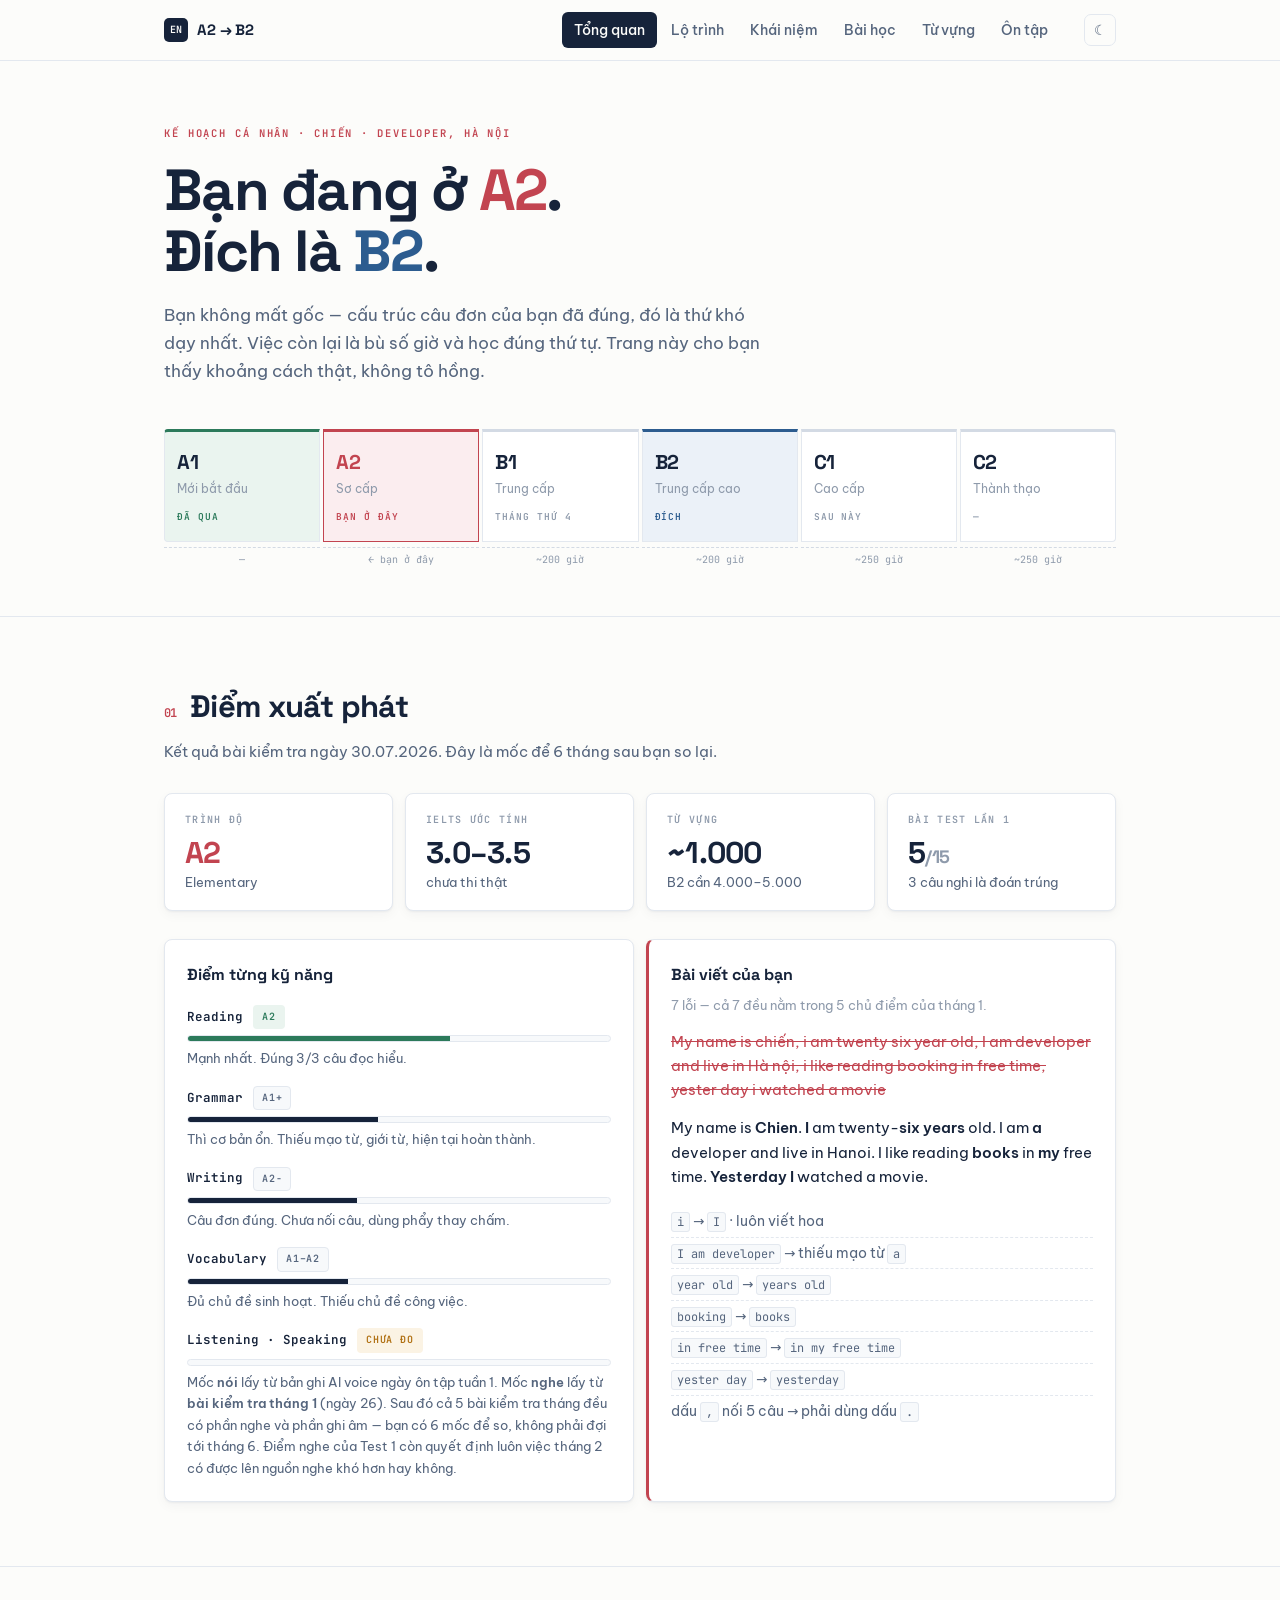
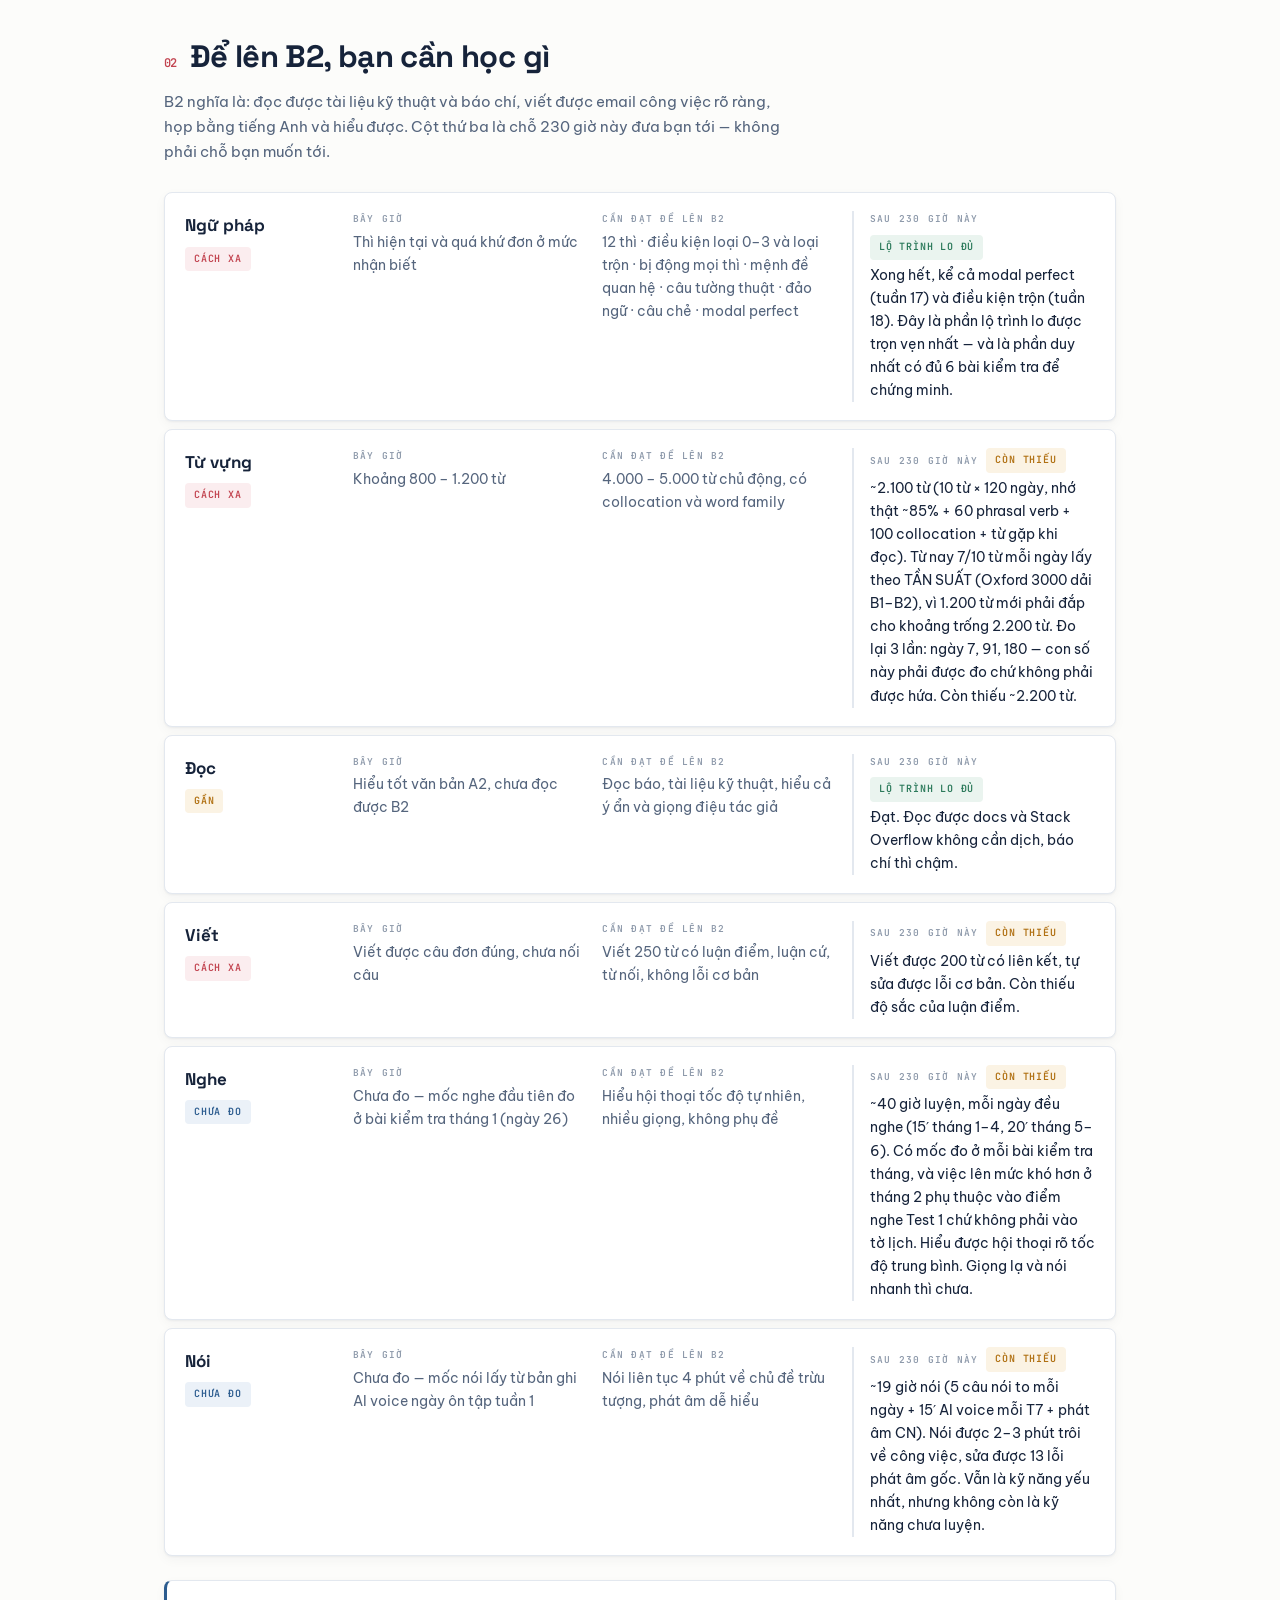
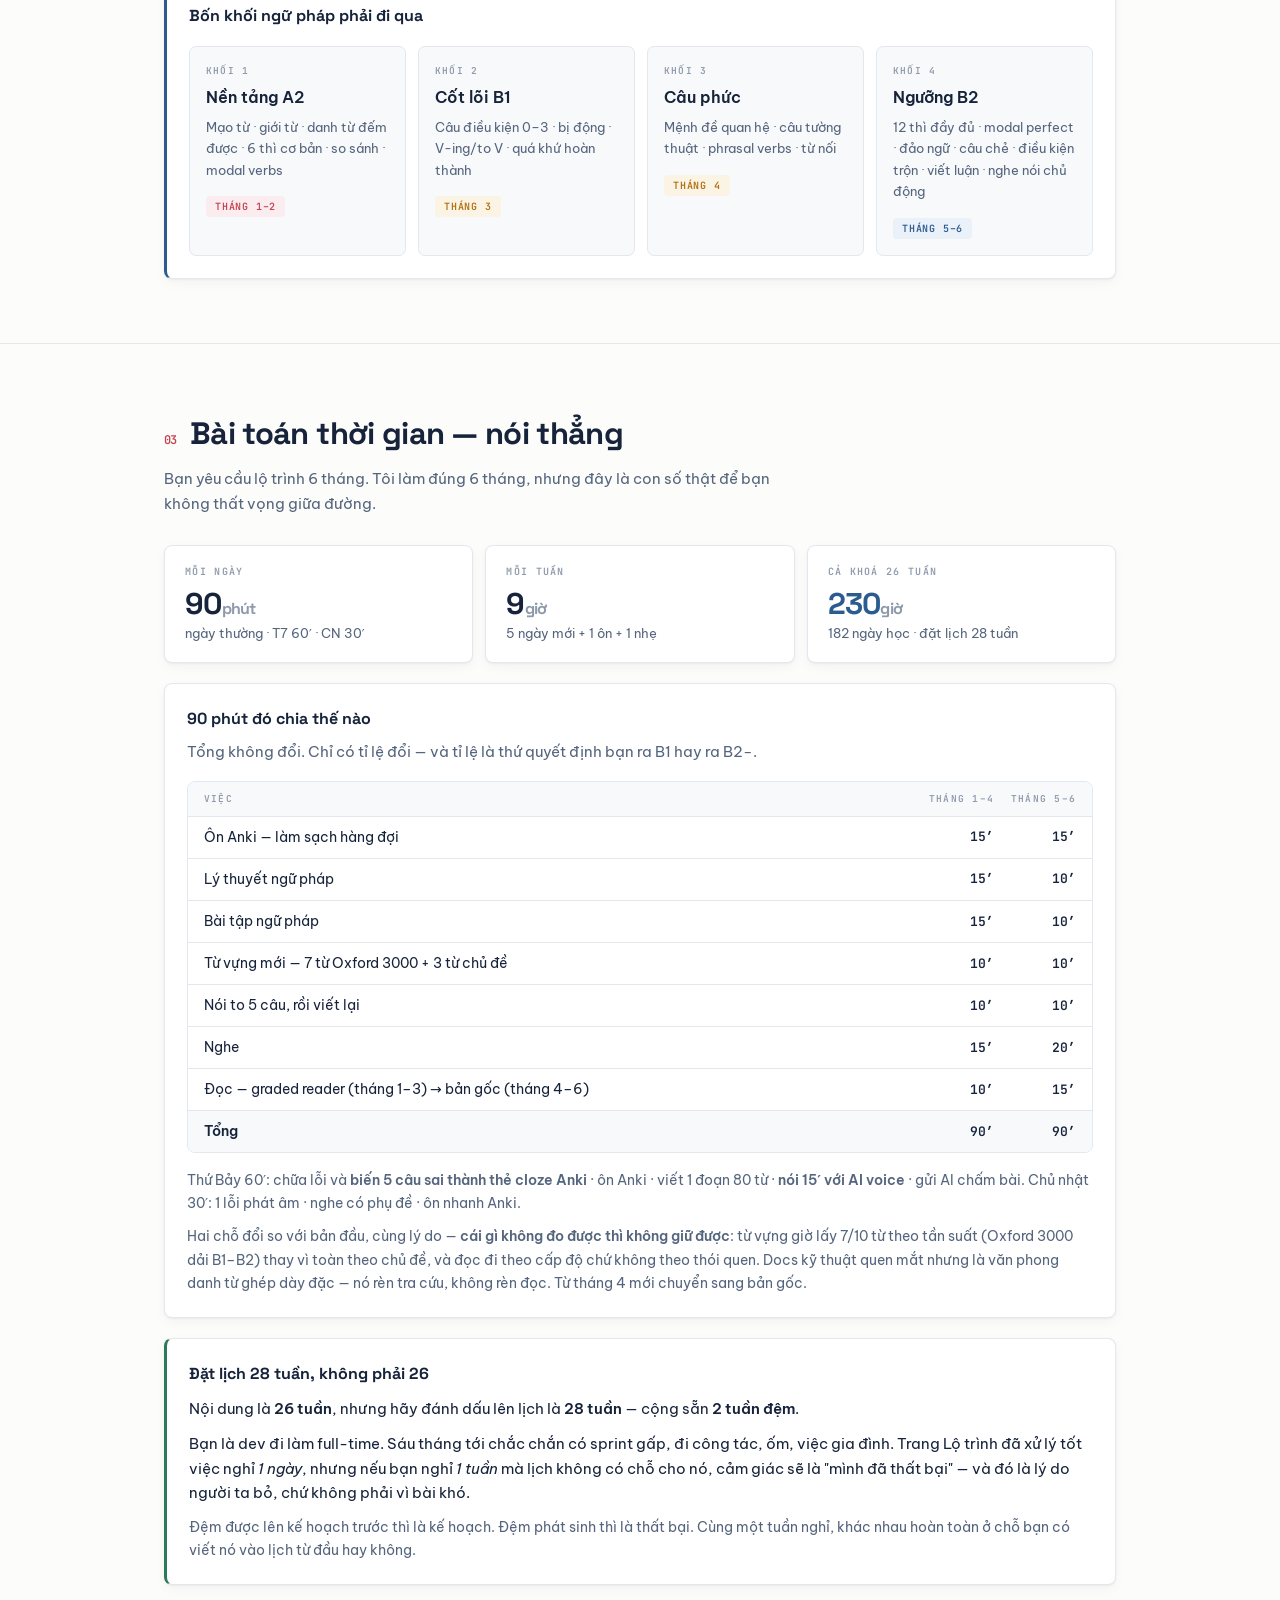
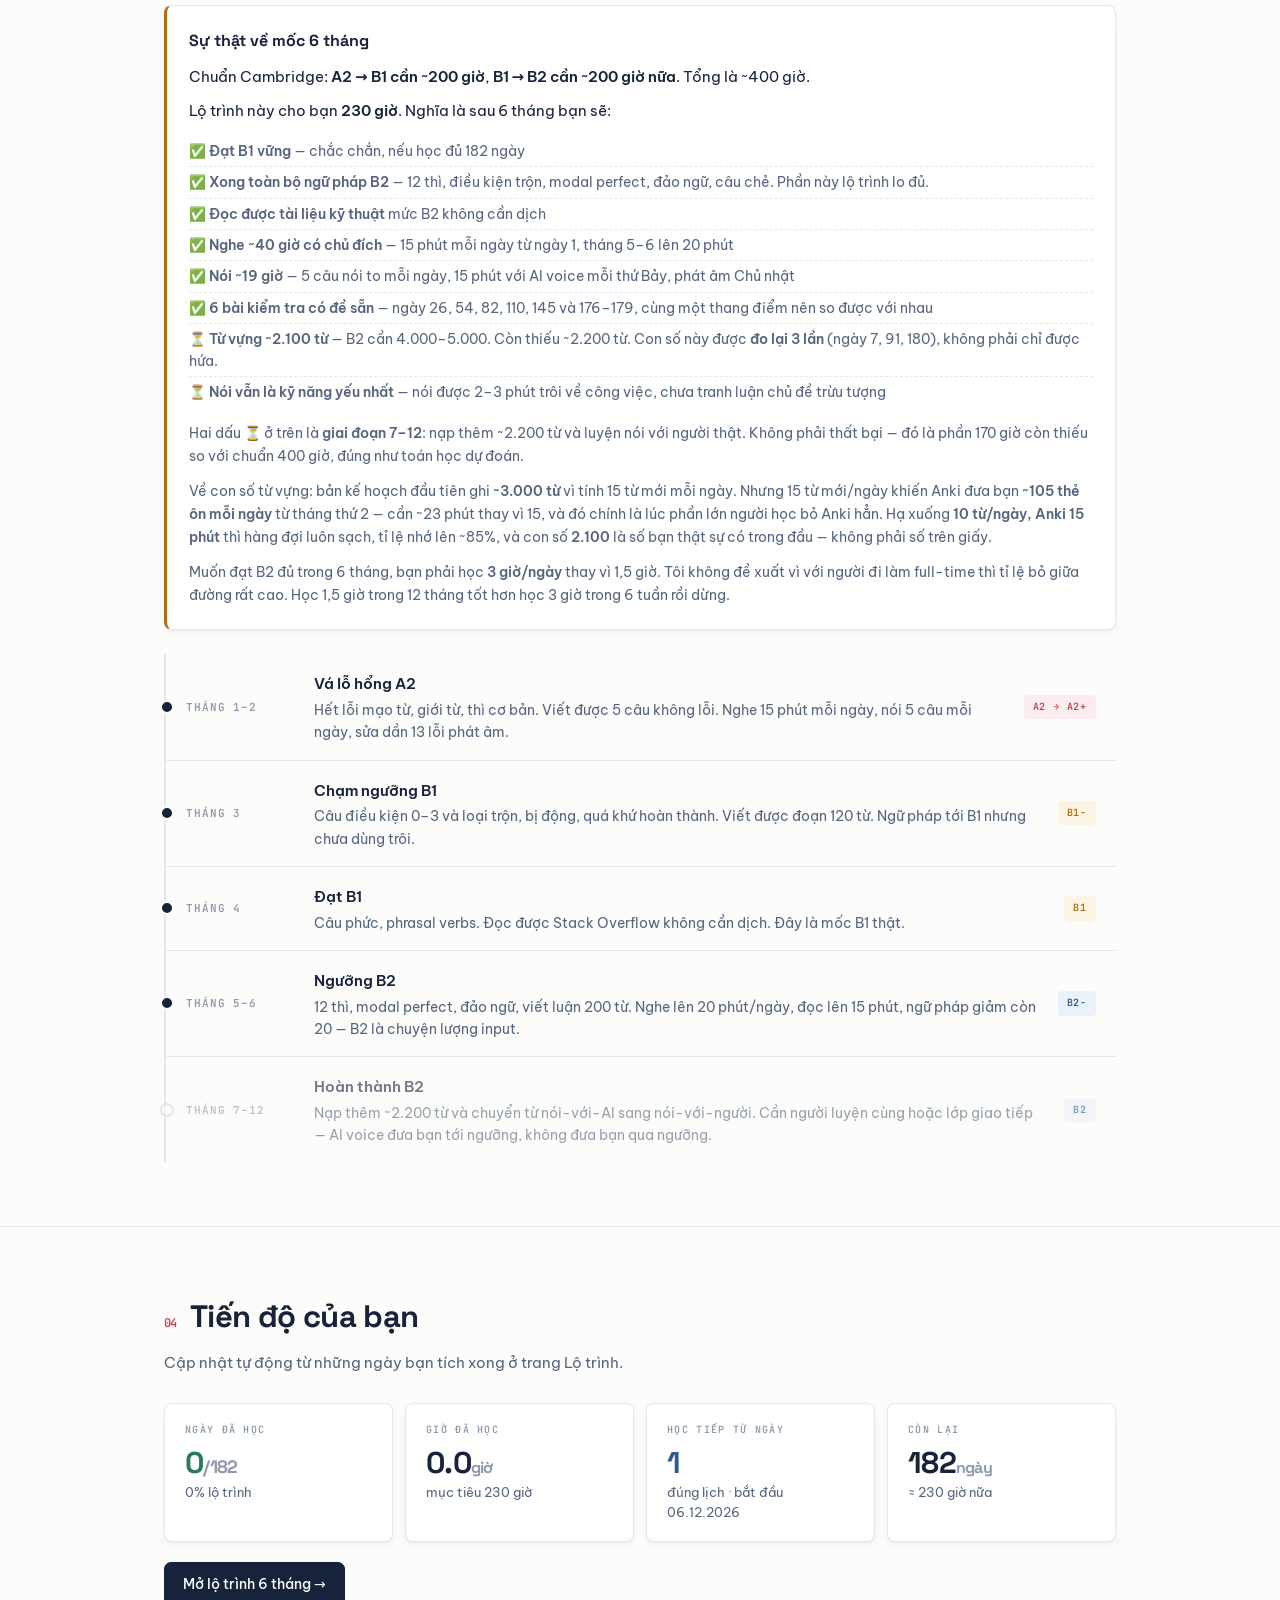
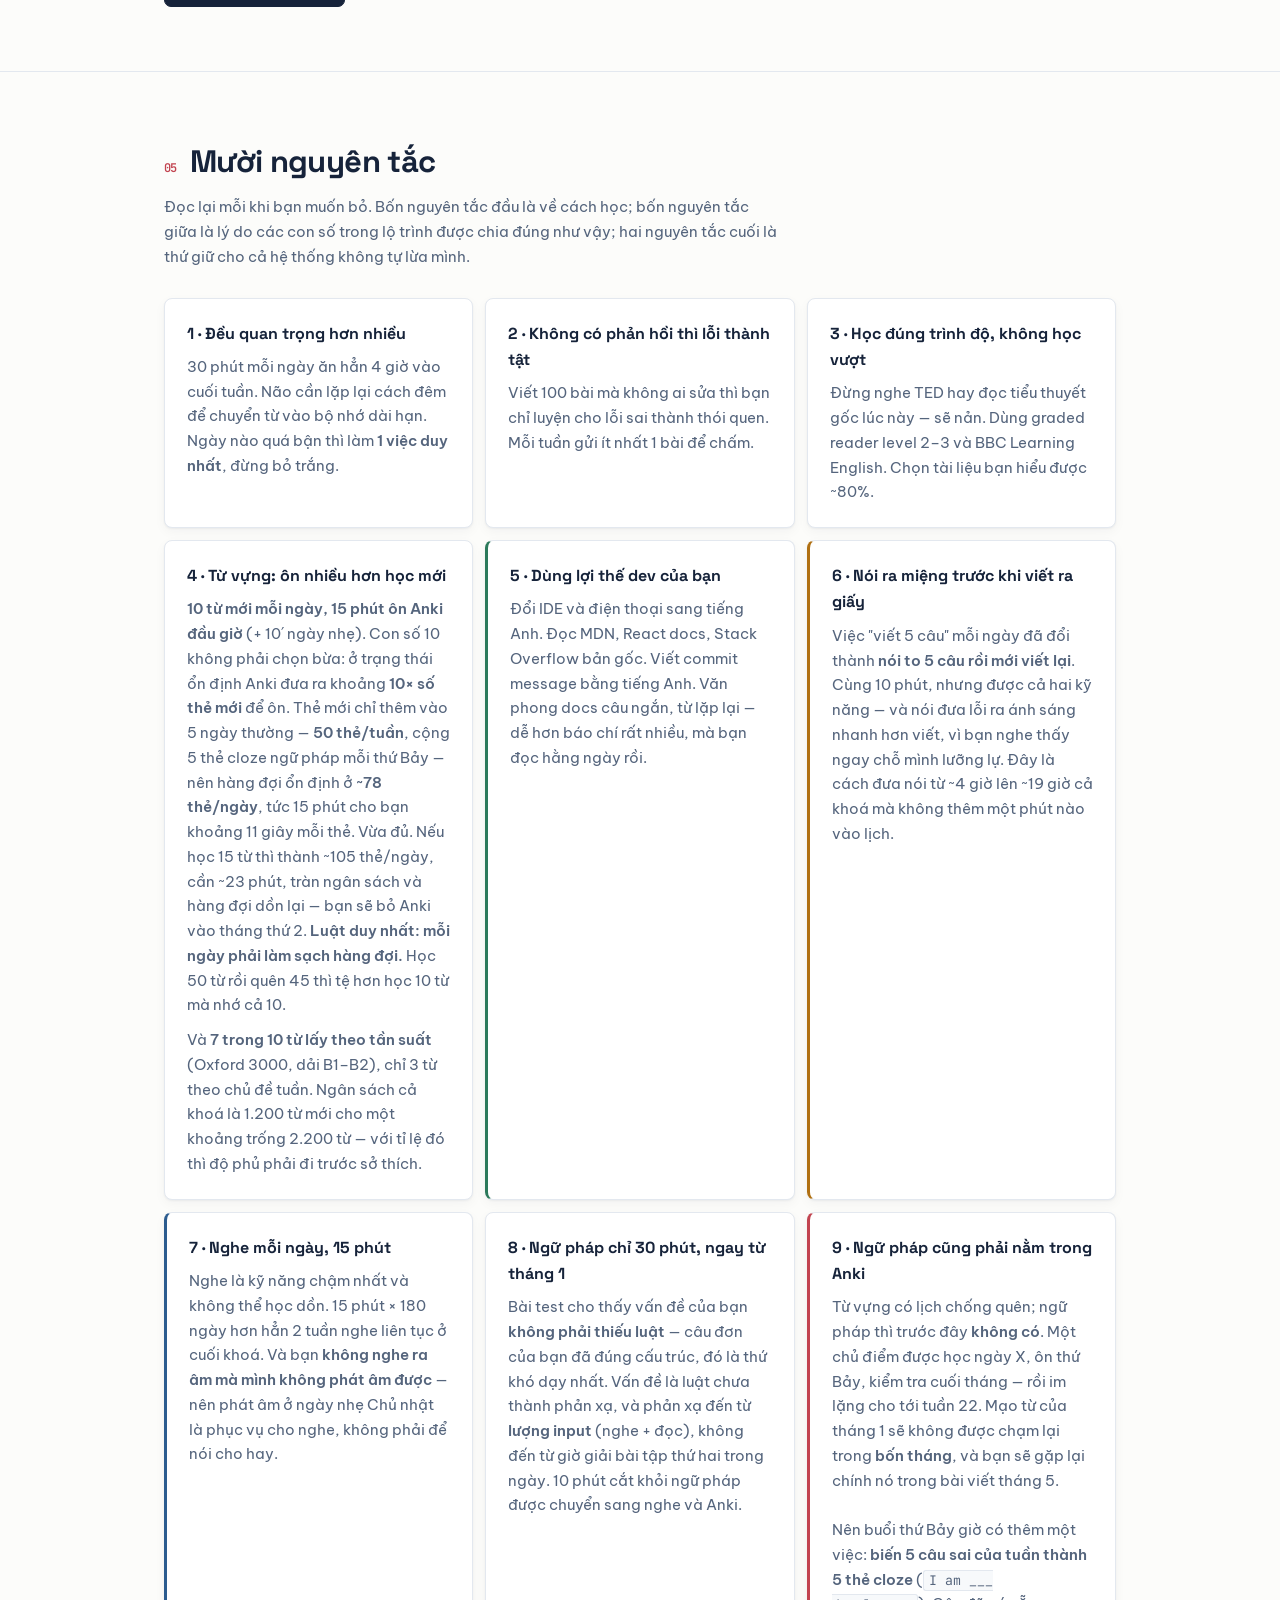
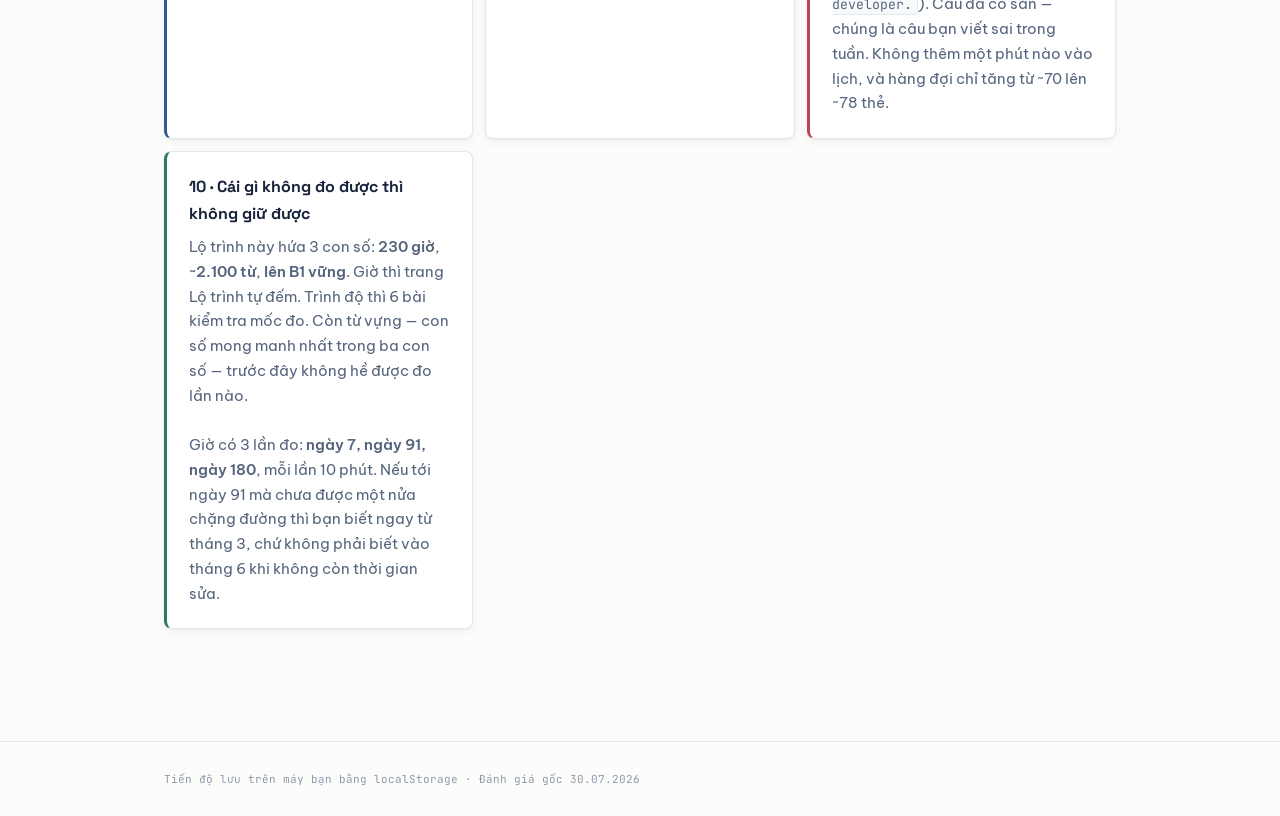
==== commit 709ecee0: "Bổ sung đủ bài học, bài kiểm tra và cơ chế đo lường Ba lỗ hổng lớn của bản đầu, theo thứ tự nghiêm t" ====
--- a/index.html
+++ b/index.html
@@ -80,7 +80,7 @@
           <p>Đủ chủ đề sinh hoạt. Thiếu chủ đề công việc.</p></div>
         <div class="sk"><div class="sk-h"><span>Listening · Speaking</span><span class="pill amber">Chưa đo</span></div>
           <div class="bar" style="--pct:0%"><i></i></div>
-          <p>Mốc <b>nói</b> lấy từ bản ghi AI voice ngày ôn tập tuần 1. Mốc <b>nghe</b> lấy từ <b>bài kiểm tra tháng 1</b> (ngày 28). Sau đó cả 5 bài kiểm tra tháng đều có 10 câu nghe + 1 phút ghi âm — bạn có 5 mốc để so, không phải đợi tới tháng 6.</p></div>
+          <p>Mốc <b>nói</b> lấy từ bản ghi AI voice ngày ôn tập tuần 1. Mốc <b>nghe</b> lấy từ <b>bài kiểm tra tháng 1</b> (ngày 26). Sau đó cả 5 bài kiểm tra tháng đều có phần nghe và phần ghi âm — bạn có 6 mốc để so, không phải đợi tới tháng 6. Điểm nghe của Test 1 còn quyết định luôn việc tháng 2 có được lên nguồn nghe khó hơn hay không.</p></div>
       </div>
     </div>
 
@@ -118,11 +118,11 @@
       <div class="blk"><div class="blk-n">Khối 1</div><b>Nền tảng A2</b>
         <p>Mạo từ · giới từ · danh từ đếm được · 6 thì cơ bản · so sánh · modal verbs</p><span class="pill red">Tháng 1–2</span></div>
       <div class="blk"><div class="blk-n">Khối 2</div><b>Cốt lõi B1</b>
-        <p>Câu điều kiện 0–3 + loại trộn · bị động · V-ing/to V · quá khứ hoàn thành</p><span class="pill amber">Tháng 3</span></div>
+        <p>Câu điều kiện 0–3 · bị động · V-ing/to V · quá khứ hoàn thành</p><span class="pill amber">Tháng 3</span></div>
       <div class="blk"><div class="blk-n">Khối 3</div><b>Câu phức</b>
         <p>Mệnh đề quan hệ · câu tường thuật · phrasal verbs · từ nối</p><span class="pill amber">Tháng 4</span></div>
       <div class="blk"><div class="blk-n">Khối 4</div><b>Ngưỡng B2</b>
-        <p>12 thì đầy đủ · modal perfect · đảo ngữ · câu chẻ · viết luận · nghe nói chủ động</p><span class="pill blue">Tháng 5–6</span></div>
+        <p>12 thì đầy đủ · modal perfect · đảo ngữ · câu chẻ · điều kiện trộn · viết luận · nghe nói chủ động</p><span class="pill blue">Tháng 5–6</span></div>
     </div>
   </div>
 </div></section>
@@ -148,14 +148,18 @@
       <div class="alloc-r"><span>Ôn Anki — làm sạch hàng đợi</span><b>15′</b><b>15′</b></div>
       <div class="alloc-r"><span>Lý thuyết ngữ pháp</span><b>15′</b><b>10′</b></div>
       <div class="alloc-r"><span>Bài tập ngữ pháp</span><b>15′</b><b>10′</b></div>
-      <div class="alloc-r"><span>Từ vựng mới — 10 từ</span><b>10′</b><b>10′</b></div>
+      <div class="alloc-r"><span>Từ vựng mới — 7 từ Oxford 3000 + 3 từ chủ đề</span><b>10′</b><b>10′</b></div>
       <div class="alloc-r"><span>Nói to 5 câu, rồi viết lại</span><b>10′</b><b>10′</b></div>
       <div class="alloc-r"><span>Nghe</span><b>15′</b><b>20′</b></div>
-      <div class="alloc-r"><span>Đọc docs / graded reader</span><b>10′</b><b>15′</b></div>
+      <div class="alloc-r"><span>Đọc — graded reader (tháng 1–3) → bản gốc (tháng 4–6)</span><b>10′</b><b>15′</b></div>
       <div class="alloc-r alloc-t"><span>Tổng</span><b>90′</b><b>90′</b></div>
     </div>
-    <p style="margin-top:16px;font-size:14px;color:var(--ink-2)">Thứ Bảy 60′: chữa lỗi · ôn Anki · viết 1 đoạn 80 từ · <b>nói 15′ với AI voice</b> · gửi AI chấm bài.
+    <p style="margin-top:16px;font-size:14px;color:var(--ink-2)">Thứ Bảy 60′: chữa lỗi và <b>biến 5 câu sai thành thẻ cloze Anki</b> · ôn Anki · viết 1 đoạn 80 từ · <b>nói 15′ với AI voice</b> · gửi AI chấm bài.
       Chủ nhật 30′: 1 lỗi phát âm · nghe có phụ đề · ôn nhanh Anki.</p>
+    <p style="margin-top:10px;font-size:14px;color:var(--ink-2)">Hai chỗ đổi so với bản đầu, cùng lý do — <b>cái gì không đo được thì không giữ được</b>:
+      từ vựng giờ lấy 7/10 từ theo tần suất (Oxford 3000 dải B1–B2) thay vì toàn theo chủ đề, và
+      đọc đi theo cấp độ chứ không theo thói quen. Docs kỹ thuật quen mắt nhưng là văn phong danh từ ghép dày đặc —
+      nó rèn tra cứu, không rèn đọc. Từ tháng 4 mới chuyển sang bản gốc.</p>
   </div>
 
   <div class="card" style="margin-top:20px;border-left:3px solid var(--green)">
@@ -175,7 +179,8 @@
       <li>✅ <b>Đọc được tài liệu kỹ thuật</b> mức B2 không cần dịch</li>
       <li>✅ <b>Nghe ~40 giờ có chủ đích</b> — 15 phút mỗi ngày từ ngày 1, tháng 5–6 lên 20 phút</li>
       <li>✅ <b>Nói ~19 giờ</b> — 5 câu nói to mỗi ngày, 15 phút với AI voice mỗi thứ Bảy, phát âm Chủ nhật</li>
-      <li>⏳ <b>Từ vựng ~2.100 từ</b> — B2 cần 4.000–5.000. Còn thiếu ~2.200 từ.</li>
+      <li>✅ <b>6 bài kiểm tra có đề sẵn</b> — ngày 26, 54, 82, 110, 145 và 176–179, cùng một thang điểm nên so được với nhau</li>
+      <li>⏳ <b>Từ vựng ~2.100 từ</b> — B2 cần 4.000–5.000. Còn thiếu ~2.200 từ. Con số này được <b>đo lại 3 lần</b> (ngày 7, 91, 180), không phải chỉ được hứa.</li>
       <li>⏳ <b>Nói vẫn là kỹ năng yếu nhất</b> — nói được 2–3 phút trôi về công việc, chưa tranh luận chủ đề trừu tượng</li>
     </ul>
     <p style="margin-top:14px;font-size:14px;color:var(--ink-2)">Hai dấu ⏳ ở trên là <b>giai đoạn 7–12</b>: nạp thêm ~2.200 từ và luyện nói với người thật. Không phải thất bại — đó là phần 170 giờ còn thiếu so với chuẩn 400 giờ, đúng như toán học dự đoán.</p>
@@ -205,18 +210,21 @@
 <!-- ===== 05 NGUYÊN TẮC ===== -->
 <section class="block"><div class="wrap">
   <div class="block-head">
-    <h2><span class="tag">05</span> Tám nguyên tắc</h2>
-    <p class="sub">Đọc lại mỗi khi bạn muốn bỏ. Bốn nguyên tắc đầu là về cách học; bốn nguyên tắc sau là lý do các con số trong lộ trình được chia đúng như vậy.</p>
+    <h2><span class="tag">05</span> Mười nguyên tắc</h2>
+    <p class="sub">Đọc lại mỗi khi bạn muốn bỏ. Bốn nguyên tắc đầu là về cách học; bốn nguyên tắc giữa là lý do các con số trong lộ trình được chia đúng như vậy; hai nguyên tắc cuối là thứ giữ cho cả hệ thống không tự lừa mình.</p>
   </div>
   <div class="grid g2">
     <div class="card"><h4>1 · Đều quan trọng hơn nhiều</h4><p class="sub" style="margin-top:8px">30 phút mỗi ngày ăn hẳn 4 giờ vào cuối tuần. Não cần lặp lại cách đêm để chuyển từ vào bộ nhớ dài hạn. Ngày nào quá bận thì làm <b>1 việc duy nhất</b>, đừng bỏ trắng.</p></div>
     <div class="card"><h4>2 · Không có phản hồi thì lỗi thành tật</h4><p class="sub" style="margin-top:8px">Viết 100 bài mà không ai sửa thì bạn chỉ luyện cho lỗi sai thành thói quen. Mỗi tuần gửi ít nhất 1 bài để chấm.</p></div>
     <div class="card"><h4>3 · Học đúng trình độ, không học vượt</h4><p class="sub" style="margin-top:8px">Đừng nghe TED hay đọc tiểu thuyết gốc lúc này — sẽ nản. Dùng graded reader level 2–3 và BBC Learning English. Chọn tài liệu bạn hiểu được ~80%.</p></div>
-    <div class="card"><h4>4 · Từ vựng: ôn nhiều hơn học mới</h4><p class="sub" style="margin-top:8px"><b>10 từ mới mỗi ngày, 15 phút ôn Anki đầu giờ</b> (+ 10′ ngày nhẹ). Con số 10 không phải chọn bừa: ở trạng thái ổn định Anki đưa ra khoảng <b>10× số thẻ mới</b> để ôn. Thẻ mới chỉ thêm vào 5 ngày thường — <b>50 thẻ/tuần</b> — nên hàng đợi ổn định ở <b>~70 thẻ/ngày</b>, tức 15 phút cho bạn 13 giây mỗi thẻ. Thoải mái. Nếu học 15 từ thì thành ~105 thẻ/ngày, cần ~23 phút, tràn ngân sách và hàng đợi dồn lại — bạn sẽ bỏ Anki vào tháng thứ 2. <b>Luật duy nhất: mỗi ngày phải làm sạch hàng đợi.</b> Học 50 từ rồi quên 45 thì tệ hơn học 10 từ mà nhớ cả 10.</p></div>
+    <div class="card"><h4>4 · Từ vựng: ôn nhiều hơn học mới</h4><p class="sub" style="margin-top:8px"><b>10 từ mới mỗi ngày, 15 phút ôn Anki đầu giờ</b> (+ 10′ ngày nhẹ). Con số 10 không phải chọn bừa: ở trạng thái ổn định Anki đưa ra khoảng <b>10× số thẻ mới</b> để ôn. Thẻ mới chỉ thêm vào 5 ngày thường — <b>50 thẻ/tuần</b>, cộng 5 thẻ cloze ngữ pháp mỗi thứ Bảy — nên hàng đợi ổn định ở <b>~78 thẻ/ngày</b>, tức 15 phút cho bạn khoảng 11 giây mỗi thẻ. Vừa đủ. Nếu học 15 từ thì thành ~105 thẻ/ngày, cần ~23 phút, tràn ngân sách và hàng đợi dồn lại — bạn sẽ bỏ Anki vào tháng thứ 2. <b>Luật duy nhất: mỗi ngày phải làm sạch hàng đợi.</b> Học 50 từ rồi quên 45 thì tệ hơn học 10 từ mà nhớ cả 10.</p>
+      <p class="sub" style="margin-top:10px">Và <b>7 trong 10 từ lấy theo tần suất</b> (Oxford 3000, dải B1–B2), chỉ 3 từ theo chủ đề tuần. Ngân sách cả khoá là 1.200 từ mới cho một khoảng trống 2.200 từ — với tỉ lệ đó thì độ phủ phải đi trước sở thích.</p></div>
     <div class="card" style="border-left:3px solid var(--green)"><h4>5 · Dùng lợi thế dev của bạn</h4><p class="sub" style="margin-top:8px">Đổi IDE và điện thoại sang tiếng Anh. Đọc MDN, React docs, Stack Overflow bản gốc. Viết commit message bằng tiếng Anh. Văn phong docs câu ngắn, từ lặp lại — dễ hơn báo chí rất nhiều, mà bạn đọc hằng ngày rồi.</p></div>
     <div class="card" style="border-left:3px solid var(--amber)"><h4>6 · Nói ra miệng trước khi viết ra giấy</h4><p class="sub" style="margin-top:8px">Việc "viết 5 câu" mỗi ngày đã đổi thành <b>nói to 5 câu rồi mới viết lại</b>. Cùng 10 phút, nhưng được cả hai kỹ năng — và nói đưa lỗi ra ánh sáng nhanh hơn viết, vì bạn nghe thấy ngay chỗ mình lưỡng lự. Đây là cách đưa nói từ ~4 giờ lên ~19 giờ cả khoá mà không thêm một phút nào vào lịch.</p></div>
     <div class="card" style="border-left:3px solid var(--blue)"><h4>7 · Nghe mỗi ngày, 15 phút</h4><p class="sub" style="margin-top:8px">Nghe là kỹ năng chậm nhất và không thể học dồn. 15 phút × 180 ngày hơn hẳn 2 tuần nghe liên tục ở cuối khoá. Và bạn <b>không nghe ra âm mà mình không phát âm được</b> — nên phát âm ở ngày nhẹ Chủ nhật là phục vụ cho nghe, không phải để nói cho hay.</p></div>
     <div class="card"><h4>8 · Ngữ pháp chỉ 30 phút, ngay từ tháng 1</h4><p class="sub" style="margin-top:8px">Bài test cho thấy vấn đề của bạn <b>không phải thiếu luật</b> — câu đơn của bạn đã đúng cấu trúc, đó là thứ khó dạy nhất. Vấn đề là luật chưa thành phản xạ, và phản xạ đến từ <b>lượng input</b> (nghe + đọc), không đến từ giờ giải bài tập thứ hai trong ngày. 10 phút cắt khỏi ngữ pháp được chuyển sang nghe và Anki.</p></div>
+    <div class="card" style="border-left:3px solid var(--red)"><h4>9 · Ngữ pháp cũng phải nằm trong Anki</h4><p class="sub" style="margin-top:8px">Từ vựng có lịch chống quên; ngữ pháp thì trước đây <b>không có</b>. Một chủ điểm được học ngày X, ôn thứ Bảy, kiểm tra cuối tháng — rồi im lặng cho tới tuần 22. Mạo từ của tháng 1 sẽ không được chạm lại trong <b>bốn tháng</b>, và bạn sẽ gặp lại chính nó trong bài viết tháng 5.<br><br>Nên buổi thứ Bảy giờ có thêm một việc: <b>biến 5 câu sai của tuần thành 5 thẻ cloze</b> (<code>I am ___ developer.</code>). Câu đã có sẵn — chúng là câu bạn viết sai trong tuần. Không thêm một phút nào vào lịch, và hàng đợi chỉ tăng từ ~70 lên ~78 thẻ.</p></div>
+    <div class="card" style="border-left:3px solid var(--green)"><h4>10 · Cái gì không đo được thì không giữ được</h4><p class="sub" style="margin-top:8px">Lộ trình này hứa 3 con số: <b>230 giờ</b>, <b>~2.100 từ</b>, <b>lên B1 vững</b>. Giờ thì trang Lộ trình tự đếm. Trình độ thì 6 bài kiểm tra mốc đo. Còn từ vựng — con số mong manh nhất trong ba con số — trước đây không hề được đo lần nào.<br><br>Giờ có 3 lần đo: <b>ngày 7, ngày 91, ngày 180</b>, mỗi lần 10 phút. Nếu tới ngày 91 mà chưa được một nửa chặng đường thì bạn biết ngay từ tháng 3, chứ không phải biết vào tháng 6 khi không còn thời gian sửa.</p></div>
   </div>
 </div></section>
 
@@ -246,10 +254,10 @@
 const d = countDone(), h = hoursDone(), pct = Math.round(d / 182 * 100);
 document.getElementById('prog').innerHTML = `
   <div class="stat"><div class="stat-k">Ngày đã học</div><div class="stat-v green">${d}<span style="font-size:18px;color:var(--ink-3)">/182</span></div><div class="stat-n">${pct}% lộ trình</div></div>
-  <div class="stat"><div class="stat-k">Giờ đã học</div><div class="stat-v">${h.toFixed(1)}<span style="font-size:16px;color:var(--ink-3)">giờ</span></div><div class="stat-n">mục tiêu ${hoursTotal().toFixed(0)} giờ</div></div>
+  <div class="stat"><div class="stat-k">Giờ đã học</div><div class="stat-v">${h.toFixed(1)}<span style="font-size:16px;color:var(--ink-3)">giờ</span></div><div class="stat-n">mục tiêu ${hoursTotalLabel()} giờ</div></div>
   <div class="stat"><div class="stat-k">Học tiếp từ ngày</div><div class="stat-v blue">${currentDayNo()}</div><div class="stat-n">${
     daysBehind() ? `chậm ${daysBehind()} ngày so với lịch` : `đúng lịch · bắt đầu ${startDate().split('-').reverse().join('.')}`}</div></div>
-  <div class="stat"><div class="stat-k">Còn lại</div><div class="stat-v">${182 - d}<span style="font-size:16px;color:var(--ink-3)">ngày</span></div><div class="stat-n">≈ ${((hoursTotal()-h)).toFixed(0)} giờ nữa</div></div>`;
+  <div class="stat"><div class="stat-k">Còn lại</div><div class="stat-v">${182 - d}<span style="font-size:16px;color:var(--ink-3)">ngày</span></div><div class="stat-n">≈ ${Math.max(0, hoursTotalLabel()-h).toFixed(0)} giờ nữa</div></div>`;
 </script>
 </body>
 </html>
--- a/style.css
+++ b/style.css
@@ -437,6 +437,21 @@
 .chips{display:flex;flex-wrap:wrap;gap:6px;margin-top:14px}
 .chips span{font-family:var(--mono);font-size:12.5px;padding:5px 11px;
   background:var(--surface-2);border:1px solid var(--line);border-radius:5px;color:var(--ink-2)}
+
+/* ================= BÀI ĐỌC TRONG BÀI KIỂM TRA =================
+   Dòng dài hơn phần còn lại của trang một chút và giãn dòng rộng hơn:
+   đây là chỗ duy nhất người học phải đọc liền mấy trăm từ tiếng Anh. */
+.readtext{margin-top:14px;padding:18px 20px;background:var(--surface-2);
+  border:1px solid var(--line);border-radius:8px}
+.readtext p{font-size:15.5px;line-height:1.85;max-width:68ch}
+.readtext p + p{margin-top:14px}
+
+/* Nút học lại một tháng — nằm trong đầu mỗi nhóm tháng ở trang Lộ trình */
+.redo-btn{margin-top:8px;font-family:var(--mono);font-size:11px;letter-spacing:.04em;
+  padding:5px 10px;border:1px dashed var(--line);border-radius:5px;
+  background:none;color:var(--ink-3);cursor:pointer;white-space:nowrap}
+.redo-btn:hover{color:var(--red);border-color:var(--red);border-style:solid}
+.redo-note{font-family:var(--mono);font-size:10.5px;color:var(--amber);margin-top:6px}
 
 /* ================= BÀI TẬP ================= */
 .quiz{margin-top:28px;background:var(--surface);border:1px solid var(--line);
